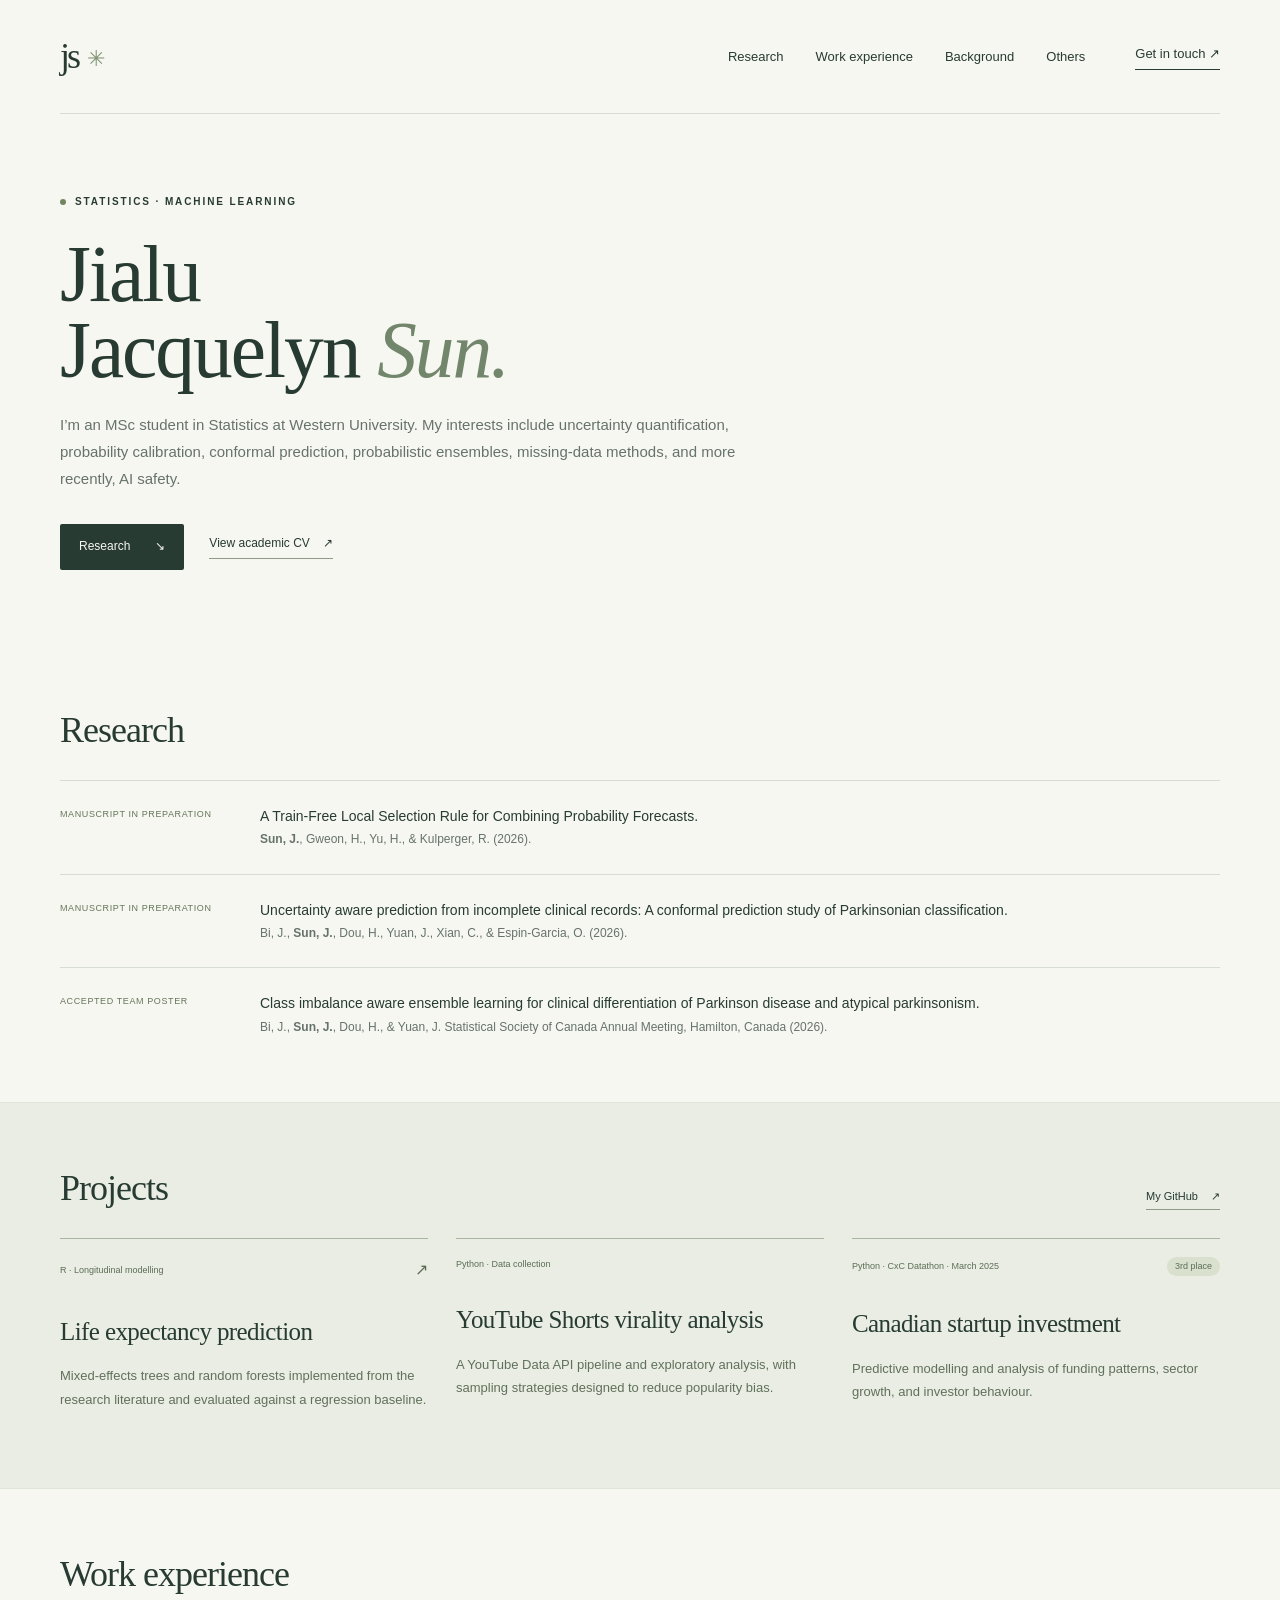
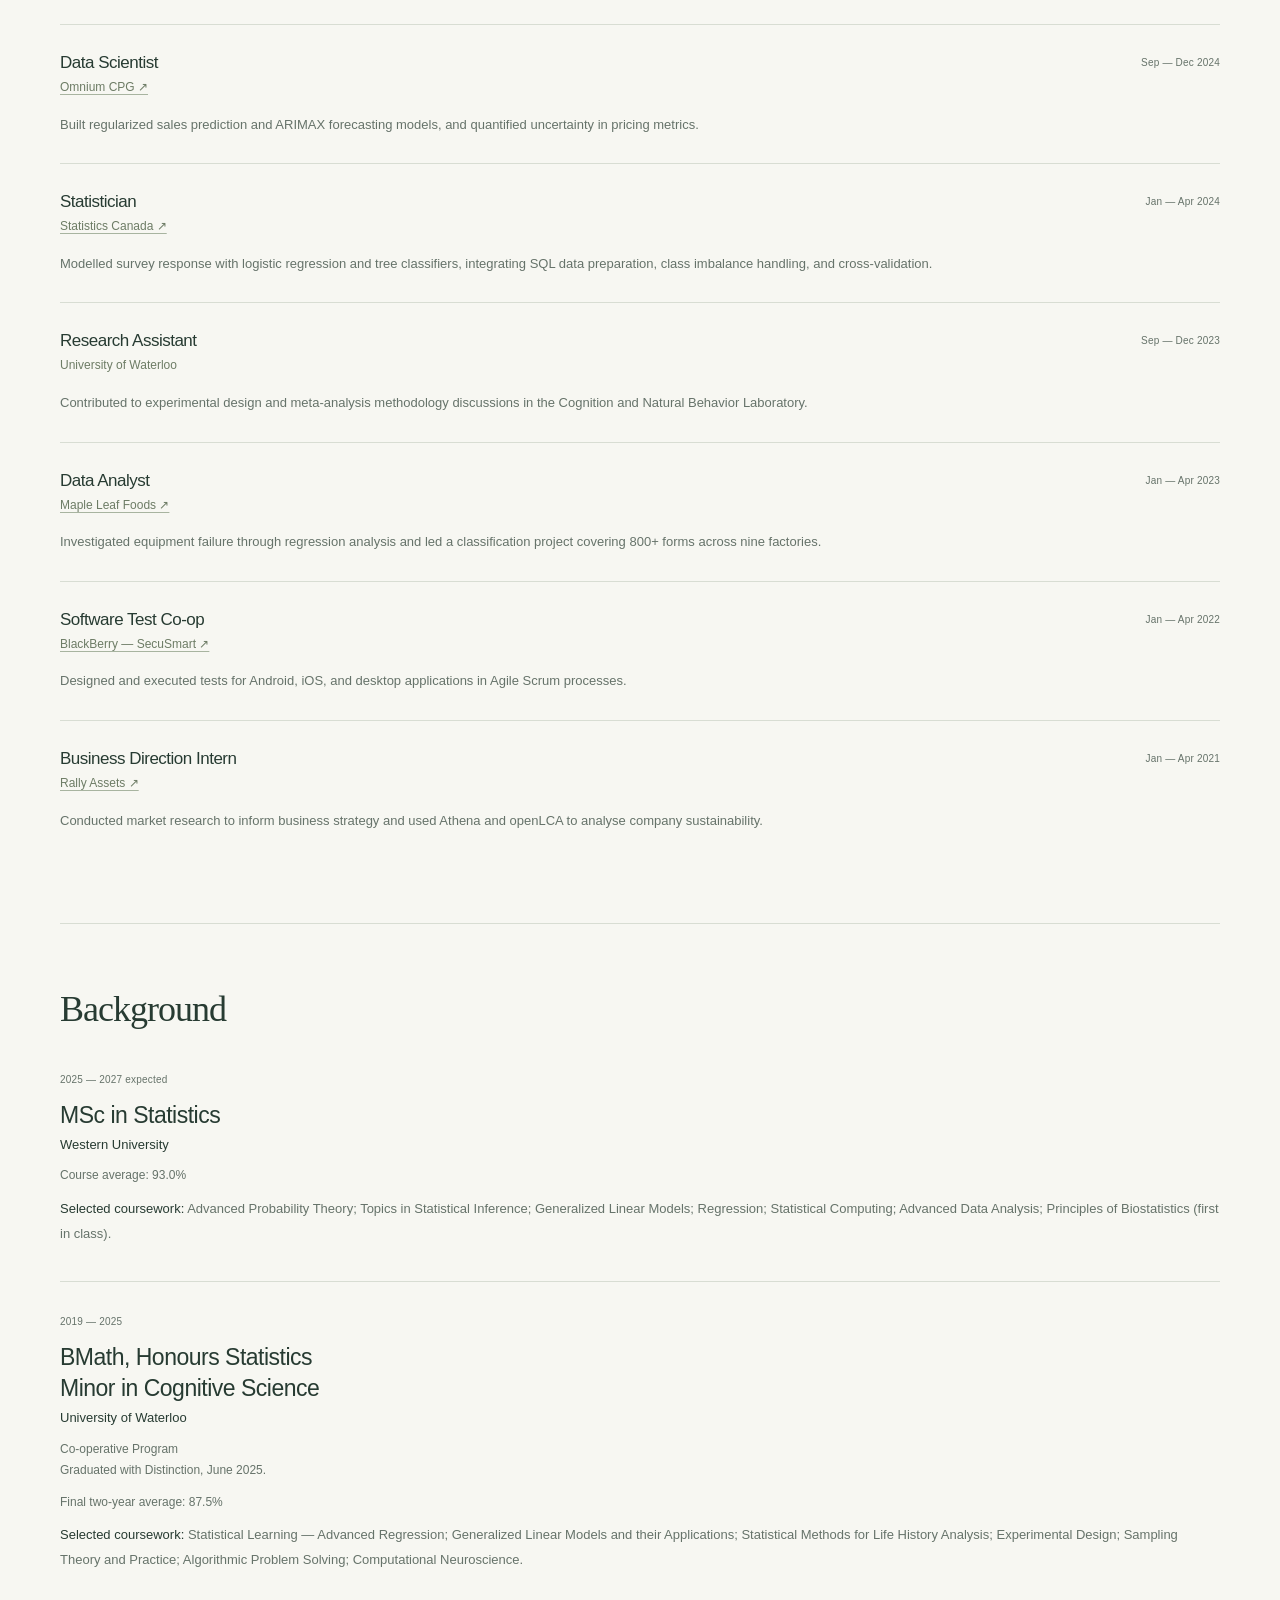
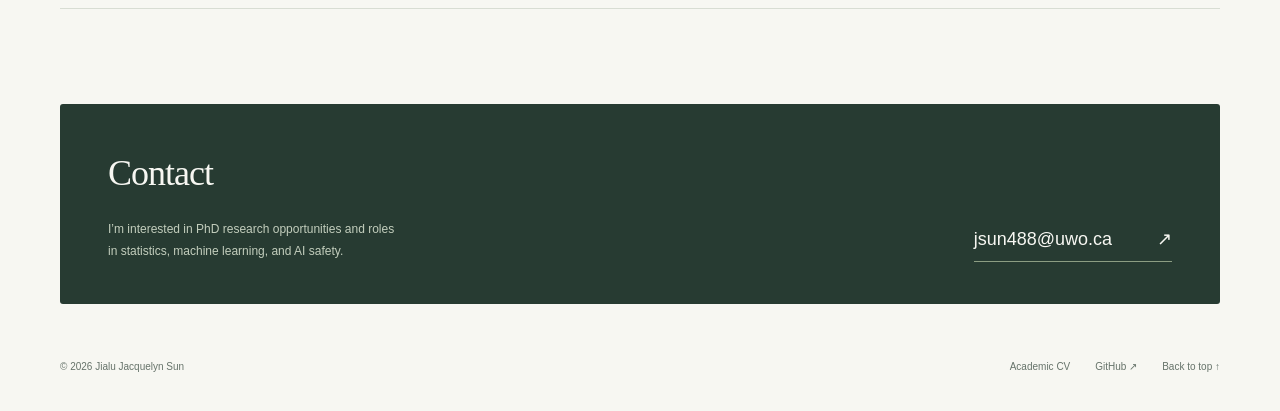
==== index.html @ 15acb75c "Link contact section and add Others page emojis" ====
<!doctype html>
<html lang="en">
<head>
<meta charset="utf-8"><meta name="viewport" content="width=device-width,initial-scale=1">
<meta name="description" content="Jialu Jacquelyn Sun — MSc student in Statistics at Western University. Interests in uncertainty quantification, reliable machine learning, and AI safety.">
<meta name="theme-color" content="#f7f7f2"><title>Jialu Jacquelyn Sun</title>
<link rel="icon" href="favicon.svg" type="image/svg+xml"><link rel="stylesheet" href="styles.css?v=20261029-layout"><script src="script.js" defer></script>
</head>
<body id="top">
<a class="skip" href="#main">Skip to content</a>
<header class="header wrap"><a class="wordmark" href="#top" aria-label="Jialu Jacquelyn Sun home">js<span>✳</span></a><nav aria-label="Main navigation"><a href="#research">Research</a><a href="#experience">Work experience</a><a href="#background">Background</a><a href="others.html">Others</a><a class="nav-contact" href="#contact">Get in touch <span aria-hidden="true">↗</span></a></nav></header>
<main id="main">
<section class="hero wrap">
<div class="hero-copy"><p class="eyebrow"><span class="dot"></span> Statistics · Machine learning</p><h1>Jialu<br>Jacquelyn <span>Sun.</span></h1><p class="bio">I’m an MSc student in Statistics at Western University. My interests include uncertainty quantification, probability calibration, conformal prediction, probabilistic ensembles, missing-data methods, and more recently, AI safety.</p><div class="hero-actions"><a class="button" href="#research">Research <span aria-hidden="true">↘</span></a><a class="text-link" href="cv.html">View academic CV <span aria-hidden="true">↗</span></a></div></div>
</section>
<section class="section wrap" id="research"><div class="section-heading"><h2>Research</h2></div>
<div class="writing"><ol><li><span class="status">Manuscript in preparation</span><p><strong>A Train-Free Local Selection Rule for Combining Probability Forecasts.</strong><br><strong class="author-self">Sun, J.</strong>, Gweon, H., Yu, H., &amp; Kulperger, R. (2026).</p></li><li><span class="status">Manuscript in preparation</span><p><strong>Uncertainty aware prediction from incomplete clinical records: A conformal prediction study of Parkinsonian classification.</strong><br>Bi, J., <strong class="author-self">Sun, J.</strong>, Dou, H., Yuan, J., Xian, C., & Espin-Garcia, O. (2026).</p></li><li><span class="status">Accepted team poster</span><p><strong>Class imbalance aware ensemble learning for clinical differentiation of Parkinson disease and atypical parkinsonism.</strong><br>Bi, J., <strong class="author-self">Sun, J.</strong>, Dou, H., & Yuan, J. Statistical Society of Canada Annual Meeting, Hamilton, Canada (2026).</p></li></ol></div></section>
<section class="projects-band"><div class="wrap section"><div class="section-heading compact"><h2>Projects</h2><a class="text-link" href="https://github.com/j334sun" target="_blank" rel="noopener noreferrer">My GitHub <span aria-hidden="true">↗</span></a></div><div class="projects"><a class="project" href="https://github.com/j334sun/life-expectancy-mixed-effects" target="_blank" rel="noopener noreferrer"><div class="project-top"><span>R · Longitudinal modelling</span><span aria-hidden="true">↗</span></div><h3>Life expectancy prediction</h3><p>Mixed-effects trees and random forests implemented from the research literature and evaluated against a regression baseline.</p></a><article class="project"><div class="project-top"><span>Python · Data collection</span></div><h3>YouTube Shorts virality analysis</h3><p>A YouTube Data API pipeline and exploratory analysis, with sampling strategies designed to reduce popularity bias.</p></article><article class="project"><div class="project-top"><span>Python · CxC Datathon · March 2025</span><span class="award">3rd place</span></div><h3>Canadian startup investment</h3><p>Predictive modelling and analysis of funding patterns, sector growth, and investor behaviour.</p></article></div></div></section>
<section class="section wrap" id="experience"><div class="section-heading"><h2>Work experience</h2></div><div class="timeline">
<article><div><h3>Data Scientist</h3><p class="organization"><a href="https://www.omniumcpg.com/about" target="_blank" rel="noopener noreferrer">Omnium CPG ↗</a></p></div><p>Built regularized sales prediction and ARIMAX forecasting models, and quantified uncertainty in pricing metrics.</p><span class="date">Sep — Dec 2024</span></article>
<article><div><h3>Statistician</h3><p class="organization"><a href="https://www.statcan.gc.ca/en/start" target="_blank" rel="noopener noreferrer">Statistics Canada ↗</a></p></div><p>Modelled survey response with logistic regression and tree classifiers, integrating SQL data preparation, class imbalance handling, and cross-validation.</p><span class="date">Jan — Apr 2024</span></article>
<article><div><h3>Research Assistant</h3><p class="organization">University of Waterloo</p></div><p>Contributed to experimental design and meta-analysis methodology discussions in the Cognition and Natural Behavior Laboratory.</p><span class="date">Sep — Dec 2023</span></article>
<article><div><h3>Data Analyst</h3><p class="organization"><a href="https://www.mapleleaffoods.com/" target="_blank" rel="noopener noreferrer">Maple Leaf Foods ↗</a></p></div><p>Investigated equipment failure through regression analysis and led a classification project covering 800+ forms across nine factories.</p><span class="date">Jan — Apr 2023</span></article>
<article><div><h3>Software Test Co-op</h3><p class="organization"><a href="https://www.blackberry.com/en/secure-communications/secusuite" target="_blank" rel="noopener noreferrer">BlackBerry — SecuSmart ↗</a></p></div><p>Designed and executed tests for Android, iOS, and desktop applications in Agile Scrum processes.</p><span class="date">Jan — Apr 2022</span></article>
<article><div><h3>Business Direction Intern</h3><p class="organization"><a href="https://rallyassets.com/about/" target="_blank" rel="noopener noreferrer">Rally Assets ↗</a></p></div><p>Conducted market research to inform business strategy and used Athena and openLCA to analyse company sustainability.</p><span class="date">Jan — Apr 2021</span></article>
</div></section>
<section class="section wrap background" id="background"><div><h2>Background</h2></div><div><article class="education"><span class="date">2025 — 2027 expected</span><h3>MSc in Statistics</h3><p>Western University</p><p class="detail">Course average: 93.0%</p><p class="coursework"><strong>Selected coursework:</strong> Advanced Probability Theory; Topics in Statistical Inference; Generalized Linear Models; Regression; Statistical Computing; Advanced Data Analysis; Principles of Biostatistics (first in class).</p></article><article class="education"><span class="date">2019 — 2025</span><h3>BMath, Honours Statistics<br>Minor in Cognitive Science</h3><p>University of Waterloo</p><p class="detail">Co-operative Program<br>Graduated with Distinction, June 2025.</p><p class="detail">Final two-year average: 87.5%</p><p class="coursework"><strong>Selected coursework:</strong> Statistical Learning — Advanced Regression; Generalized Linear Models and their Applications; Statistical Methods for Life History Analysis; Experimental Design; Sampling Theory and Practice; Algorithmic Problem Solving; Computational Neuroscience.</p></article></div></section>
<section class="contact wrap" id="contact"><h2>Contact</h2><div class="contact-bottom"><p>I’m interested in PhD research opportunities and roles<br class="desktop-break"> in statistics, machine learning, and AI safety.</p><a href="mailto:jsun488@uwo.ca">jsun488@uwo.ca <span aria-hidden="true">↗</span></a></div></section>
</main><footer class="wrap"><span>© <span id="year">2026</span> Jialu Jacquelyn Sun</span><div><a href="cv.html">Academic CV</a><a href="https://github.com/j334sun" target="_blank" rel="noopener noreferrer">GitHub ↗</a><a href="#top">Back to top ↑</a></div></footer>
</body></html>
---- styles.css ----
:root{--paper:#f7f7f2;--ink:#273b32;--muted:#66736a;--line:#d8ddd3;--accent:#40634d;--soft:#edf0e7}*{box-sizing:border-box}html{scroll-behavior:smooth;scroll-padding-top:30px}body{margin:0;background:var(--paper);color:var(--ink);font-family:Arial,Helvetica,sans-serif;-webkit-font-smoothing:antialiased;font-size:15px;line-height:1.65}a{color:inherit;text-decoration:none}a:focus-visible,button:focus-visible{outline:3px solid #a87830;outline-offset:6px}.wrap{width:min(1160px,calc(100% - 96px));margin-inline:auto}.header{height:114px;display:flex;align-items:center;justify-content:space-between;border-bottom:1px solid var(--line)}.wordmark{font-family:Georgia,serif;font-size:36px;letter-spacing:-3px}.wordmark span{color:#839477;font-family:Arial;font-size:22px;margin-left:9px;vertical-align:middle}.header nav{display:flex;gap:32px;align-items:center;font-size:13px}.header nav a:hover,.text-link:hover{color:#668056}.nav-contact{margin-left:18px;border-bottom:1px solid var(--ink);padding-bottom:4px}.hero{padding-top:80px;padding-bottom:75px;display:grid;grid-template-columns:1.1fr 1fr;gap:60px;align-items:center}.eyebrow{font-size:10px;text-transform:uppercase;letter-spacing:1.9px;font-weight:600;margin:0 0 25px;display:flex;align-items:center;gap:9px}.dot{width:6px;height:6px;border-radius:50%;background:#718560}h1,h2,h3,p{margin-top:0}h1,h2{font-family:Georgia,'Times New Roman',serif;font-weight:400;line-height:1.08;letter-spacing:-2px}h1{font-size:clamp(64px,6.2vw,84px);line-height:.96;margin:0 0 23px}h1>span{font-style:italic;color:#72866b}.full-name{font-size:11px;color:var(--muted);margin-bottom:29px;letter-spacing:.4px}.full-name span{padding:0 10px;color:#a0a695}.intro{font-size:23px;line-height:1.42;letter-spacing:-.5px;margin-bottom:17px}.bio{color:var(--muted);font-size:15px;max-width:420px;line-height:1.8}.hero-actions{display:flex;align-items:center;gap:25px;margin-top:32px;font-size:12px}.button{background:var(--ink);color:var(--paper);padding:13px 19px;display:inline-flex;gap:25px;align-items:center;border-radius:2px;transition:background .15s}.button:hover{background:#4a6753}.text-link{padding-bottom:4px;border-bottom:1px solid #8d9b88}.text-link span{margin-left:10px}.hero-visual{background:var(--soft);border:1px solid #e0e5d9;padding:24px;transform:rotate(2deg);margin-top:17px;border-radius:2px}.hero-visual svg{display:block;width:100%;margin:22px 0 8px}.figure-label{font-size:9px;letter-spacing:1.4px;display:flex;justify-content:space-between;color:#586852}.figure-label span{color:#7b876f}.figure-footer{display:flex;justify-content:space-between;align-items:center;font-family:Georgia,serif;font-size:17px;line-height:1.4}.figure-star{font-size:46px;color:#859775}.affiliation{display:flex;justify-content:space-between;border-top:1px solid var(--line);border-bottom:1px solid var(--line);padding:23px 0;font-size:11px;gap:20px}.muted{color:var(--muted)}.affiliation-right{color:var(--muted)}.section{padding-top:90px;padding-bottom:85px;scroll-margin-top:10px}.section-heading{display:flex;justify-content:space-between;align-items:flex-end;gap:70px;margin-bottom:45px}.section-heading h2{margin-bottom:0}h2{font-size:46px}h2 em{font-weight:400;color:#75836d}.section-description{width:340px;flex-shrink:0;color:var(--muted);font-size:14px;margin-bottom:2px;line-height:1.8}.research-row{display:grid;grid-template-columns:45px 1fr 160px;gap:25px;padding:36px 0 40px;border-top:1px solid var(--line)}.item-number{color:#85917e;font-size:12px;padding-top:5px}.meta{display:flex;gap:20px;color:var(--accent);font-size:10px;text-transform:uppercase;letter-spacing:.8px;margin-bottom:18px}.meta>span{color:var(--muted)}h3{font-size:22px;line-height:1.35;font-weight:400;letter-spacing:-.5px;margin-bottom:16px}.research-row p{max-width:660px;color:var(--muted);font-size:14px;margin-bottom:12px}.research-row .detail,.detail{font-size:12px;color:var(--muted);line-height:1.8}.tags{display:flex;flex-wrap:wrap;gap:7px;margin-top:21px}.tags span{font-size:10px;border:1px solid var(--line);border-radius:30px;padding:4px 10px;color:#5a6c5d}.research-mark{width:140px;height:140px;border-radius:50%;background:var(--soft);margin:auto 0;display:flex;align-items:center;justify-content:center;flex-direction:column;font-family:Georgia,serif;font-size:55px;color:#778c74;line-height:1.2}.research-mark small{font-size:12px;font-style:italic;margin-top:8px}.circles{position:relative}.circles i{position:absolute;width:65px;height:65px;border:1px solid #8c9b82;border-radius:50%;top:28px;left:23px}.circles i:nth-child(2){left:53px}.circles i:nth-child(3){left:38px;top:53px}.writing{background:var(--soft);padding:32px 36px;margin-top:13px}.writing h3{font-size:18px}.writing ol{list-style:none;padding:0;margin:0}.writing li{display:grid;grid-template-columns:180px 1fr;gap:20px;padding-top:20px}.status{text-transform:uppercase;letter-spacing:.6px;font-size:9px;color:#637659;padding-top:3px}.writing p{font-size:12px;line-height:1.8;margin:0;color:var(--muted)}.writing strong{font-weight:400;color:var(--ink);font-size:14px}.projects-band{background:#e9ede3;border-top:1px solid #e0e5d9;border-bottom:1px solid #e0e5d9}.compact h2{font-size:42px}.projects-band .compact .text-link{font-size:11px}.projects{display:grid;grid-template-columns:repeat(3,1fr);gap:28px}.project{display:flex;flex-direction:column;border-top:1px solid #aab7a0;padding-top:18px}.project-top{font-size:9px;display:flex;align-items:center;justify-content:space-between;gap:10px;color:#5c6d55;margin-bottom:32px}.project-top>span[aria-hidden="true"]{font-size:16px}.project-top .award{font-size:9px!important;background:#d9e1ce;border-radius:20px;padding:2px 8px}.project h3{font-family:Georgia,serif;font-size:25px;letter-spacing:-.6px;line-height:1.3}.project p{font-size:13px;color:#61705c;line-height:1.8;flex:1}.project-bottom{font-size:10px;margin-top:20px}.project[href]:hover h3{text-decoration:underline;text-decoration-thickness:1px;text-underline-offset:5px}.timeline article{display:grid;grid-template-columns:1fr auto;gap:15px;border-top:1px solid var(--line);padding:27px 0}.timeline h3{font-size:17px;margin:0}.organization{font-size:12px;color:#6d7c65;margin:3px 0 0}.timeline article>p{grid-row:2;grid-column:1/-1;font-size:13px;color:var(--muted);line-height:1.8;margin:0}.date{font-size:10px;color:var(--muted);letter-spacing:.2px}.timeline .date{grid-column:2;grid-row:1;text-align:right;padding-top:3px}.teaching{display:grid;grid-template-columns:1fr 1.8fr;gap:50px;padding:33px;background:var(--soft);margin-top:20px}.teaching .eyebrow{margin-bottom:13px}.teaching h3{font-family:Georgia,serif;font-size:26px}.teaching p{font-size:12px;margin-bottom:14px}.teaching p:last-child{margin:0}.teaching strong{font-weight:500}.background{display:block;border-top:1px solid var(--line)}.background>div:first-child{margin-bottom:35px}.background-copy{color:var(--muted);max-width:310px;font-size:14px}.education{border-bottom:1px solid var(--line);padding-bottom:25px;margin-bottom:26px}.education h3{font-size:23px;margin:9px 0 3px}.education p{font-size:13px;margin-bottom:10px}.education .detail{font-size:12px}.skills .eyebrow{margin:30px 0 15px}.skills .tags{margin:0}.contact{background:var(--ink);color:var(--paper);padding:48px 48px 42px;margin-top:5px;margin-bottom:55px;border-radius:3px}.contact .eyebrow{color:#bcc9b4}.contact h2{font-size:53px;letter-spacing:-1.5px;margin-bottom:40px}.contact h2>span{color:#b9c8a7}.contact-bottom{display:flex;justify-content:space-between;gap:30px;align-items:flex-end}.contact-bottom p{font-size:12px;color:#c3cebd;line-height:1.8;margin:0}.contact-bottom>a{font-size:18px;border-bottom:1px solid #8c9d83;padding-bottom:6px}.contact-bottom>a>span{margin-left:40px}footer{display:flex;justify-content:space-between;padding-bottom:35px;font-size:10px;color:var(--muted)}footer>div{display:flex;gap:25px}.skip{position:fixed;top:-80px;left:20px;background:var(--ink);color:white;padding:10px 20px;z-index:100}.skip:focus{top:12px}body.cv-page{max-width:860px;padding:48px 28px;margin:auto}.cv-page h1{font-size:48px;margin:24px 0}.cv-page h2{font-size:27px;margin:40px 0 15px}.cv-page h3{font-size:18px;margin:20px 0 6px}.cv-page p,.cv-page li{font-size:14px}.cv-page nav{display:flex;justify-content:space-between}.cv-page button{font:inherit;border:1px solid var(--line);background:var(--soft);color:var(--ink);padding:7px 14px;cursor:pointer}.cv-page .cv-sub{color:var(--muted)}@media(min-width:1400px){.hero{padding-top:90px;padding-bottom:90px}}@media(max-width:960px){.wrap{width:calc(100% - 64px)}.hero{gap:30px}.hero-actions{gap:18px;flex-wrap:wrap}.hero-visual{padding:18px}.section-heading{gap:40px}.section-description{width:290px}h2{font-size:39px}.research-row{grid-template-columns:30px 1fr 110px;gap:18px}.research-mark{width:110px;height:110px}.circles i{transform:translate(-15px,-10px)}.contact h2{font-size:46px}.contact-bottom>a{font-size:16px}.contact-bottom>a>span{margin-left:15px}}@media(max-width:700px){.wrap{width:calc(100% - 40px)}.header{height:85px}.wordmark{font-size:31px}.header nav{gap:18px;font-size:11px}.nav-contact{display:none}.hero{grid-template-columns:1fr;padding:48px 0 38px;gap:38px}h1{font-size:clamp(48px,15vw,72px)}.hero-copy{min-width:0}.hero-visual{max-width:450px;margin:0 7px;transform:rotate(1deg)}.hero-visual svg{max-height:285px}.hero .eyebrow{margin-bottom:25px}.bio{max-width:100%}.hero-actions{margin-top:25px}.affiliation{flex-direction:column;gap:5px;padding:18px 0}.affiliation-right{font-size:10px}.section{padding:58px 0}.section-heading{display:block;margin-bottom:30px}h2,.compact h2{font-size:36px;letter-spacing:-1.4px}.section-description{width:auto;margin-top:22px;max-width:500px}.research-row{grid-template-columns:23px 1fr;gap:13px;padding:28px 0}.research-mark{display:none}.research-row h3{font-size:22px}.meta{font-size:8px;gap:14px}.tags{gap:5px}.tags span{font-size:9px}.writing{padding:24px 20px;margin-top:8px}.writing li{display:block;padding-top:24px}.writing li:first-child{padding-top:3px}.status{display:block;margin-bottom:8px}.writing strong{font-size:13px}.compact .text-link{display:inline-block;margin-top:22px}.projects{grid-template-columns:1fr;gap:34px}.project-top{margin-bottom:20px}.project h3 br{display:none}.project p{margin-bottom:0}.timeline article{grid-template-columns:1fr auto;gap:15px}.timeline article>p{grid-row:2;grid-column:1/-1}.timeline .date{grid-column:2;grid-row:1}.teaching{grid-template-columns:1fr;gap:7px;padding:24px}.background{display:block}.background>div:first-child{margin-bottom:35px}.contact{padding:32px 25px;margin-bottom:30px}.contact h2{font-size:37px;margin-bottom:27px}.contact-bottom{display:block}.contact-bottom>a{display:inline-block;margin-top:24px;font-size:17px}.contact-bottom>a>span{margin-left:30px}footer{gap:20px;align-items:flex-start;font-size:9px}footer>div{gap:13px;flex-wrap:wrap;justify-content:flex-end}.desktop-break{display:none}.cv-page h1{font-size:38px}}@media(prefers-reduced-motion:reduce){html{scroll-behavior:auto}*{transition:none!important}}@media print{body{background:white;color:black}.cv-page nav{display:none}.cv-page{padding:0!important;max-width:none!important}.cv-page h2{break-after:avoid}.cv-page article{break-inside:avoid}a{color:inherit}.cv-page h1{font-size:30px}.cv-page h2{font-size:22px;margin-top:22px}.cv-page p,.cv-page li{font-size:10pt}}


/* Simplified section headings and education details. */
.section-heading h2,.background h2,.contact h2{font-size:36px;letter-spacing:-1px;line-height:1.2;font-style:normal}
.section{padding-top:64px;padding-bottom:64px}.section-heading{margin-bottom:28px}
.writing{background:transparent;padding:0;margin:0}.writing li{border-top:1px solid var(--line);padding:23px 0}.writing li:last-child{padding-bottom:0}
.organization a{text-decoration:underline;text-decoration-color:#a8b4a0;text-underline-offset:3px}.organization a:hover{color:var(--ink)}
.education .coursework{font-size:13px;line-height:1.9;color:var(--muted)}.coursework strong{font-weight:500;color:var(--ink)}
.skills h3{font-size:19px;margin:28px 0 14px}.contact h2{margin-bottom:24px}
@media(max-width:700px){.header nav{gap:13px;font-size:10px}.section{padding-top:44px;padding-bottom:44px}.section-heading h2,.background h2,.contact h2{font-size:30px}.writing{padding:0}.writing li{padding:20px 0}.writing li:first-child{padding-top:20px}}

/* Separate personal page. */
.others-page{min-height:100vh;display:flex;flex-direction:column}
.others-main{flex:1;display:flex;align-items:center;justify-content:center;padding-top:90px;padding-bottom:110px}
.others-content{width:min(100%,620px);text-align:center}
.others-content h1{font-size:64px;line-height:1.1;margin:0 0 18px;letter-spacing:-2px}
.others-subtitle{font-family:Georgia,'Times New Roman',serif;font-style:italic;font-size:23px;line-height:1.5;color:var(--muted);margin-bottom:48px}
.construction-note{border-top:1px solid var(--line);padding-top:34px}
.construction-note h2{font-family:Arial,Helvetica,sans-serif;font-size:18px;letter-spacing:0;line-height:1.5;margin:0 0 12px}
.construction-note p{font-size:14px;line-height:1.8;max-width:400px;margin:0 auto 28px;color:var(--muted)}
.construction-note .text-link{display:inline-block;font-size:12px}
.header nav a[aria-current="page"]{color:var(--ink);text-decoration:underline;text-underline-offset:6px}
@media(max-width:700px){.others-main{padding-top:70px;padding-bottom:80px}.others-content h1{font-size:48px}.others-subtitle{font-size:20px;margin-bottom:36px}}
@media(max-width:480px){.header{height:auto;min-height:85px;gap:16px;padding-block:18px}.header nav{flex-wrap:wrap;justify-content:flex-end;gap:6px 10px}.header nav a{white-space:nowrap}.wordmark{flex-shrink:0}}

.writing strong.author-self{font-size:inherit;font-weight:700;color:inherit}

.hero{grid-template-columns:1fr;gap:0}.hero-copy{max-width:780px}.hero .bio{max-width:680px}
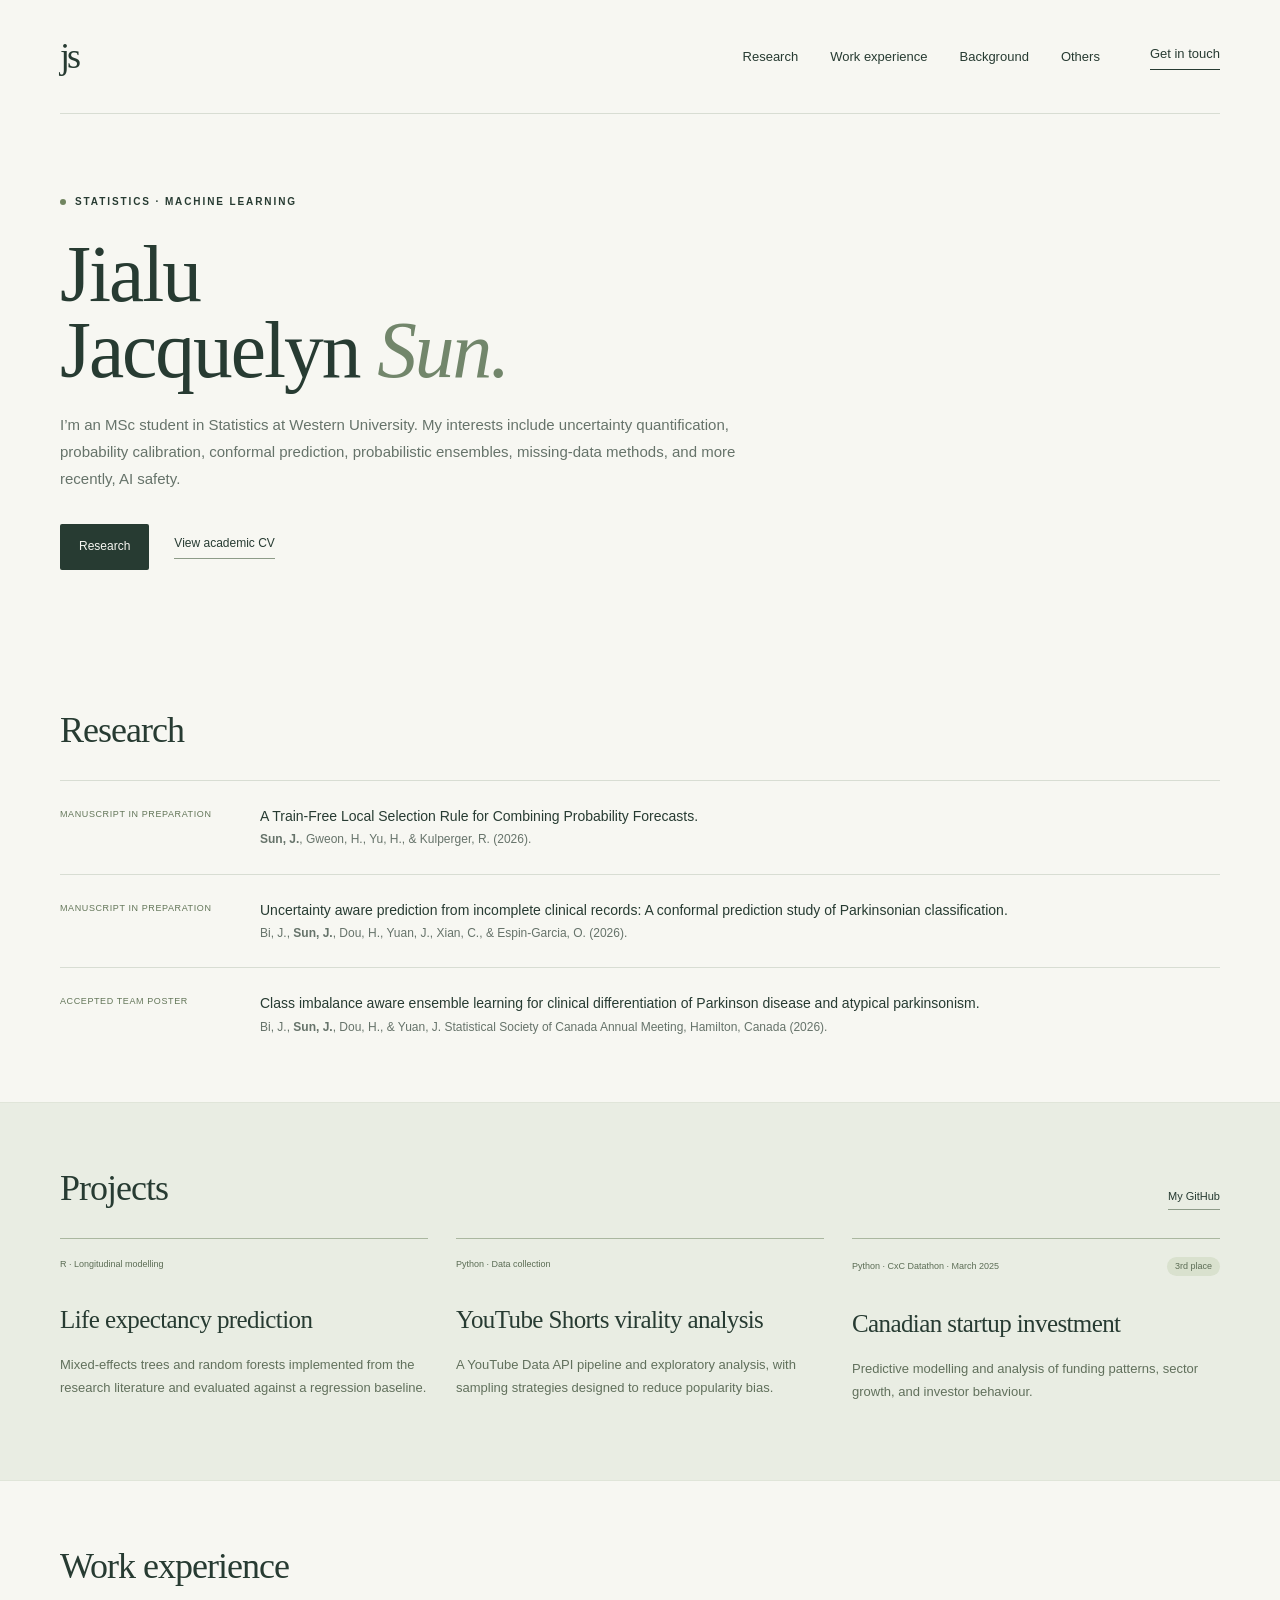
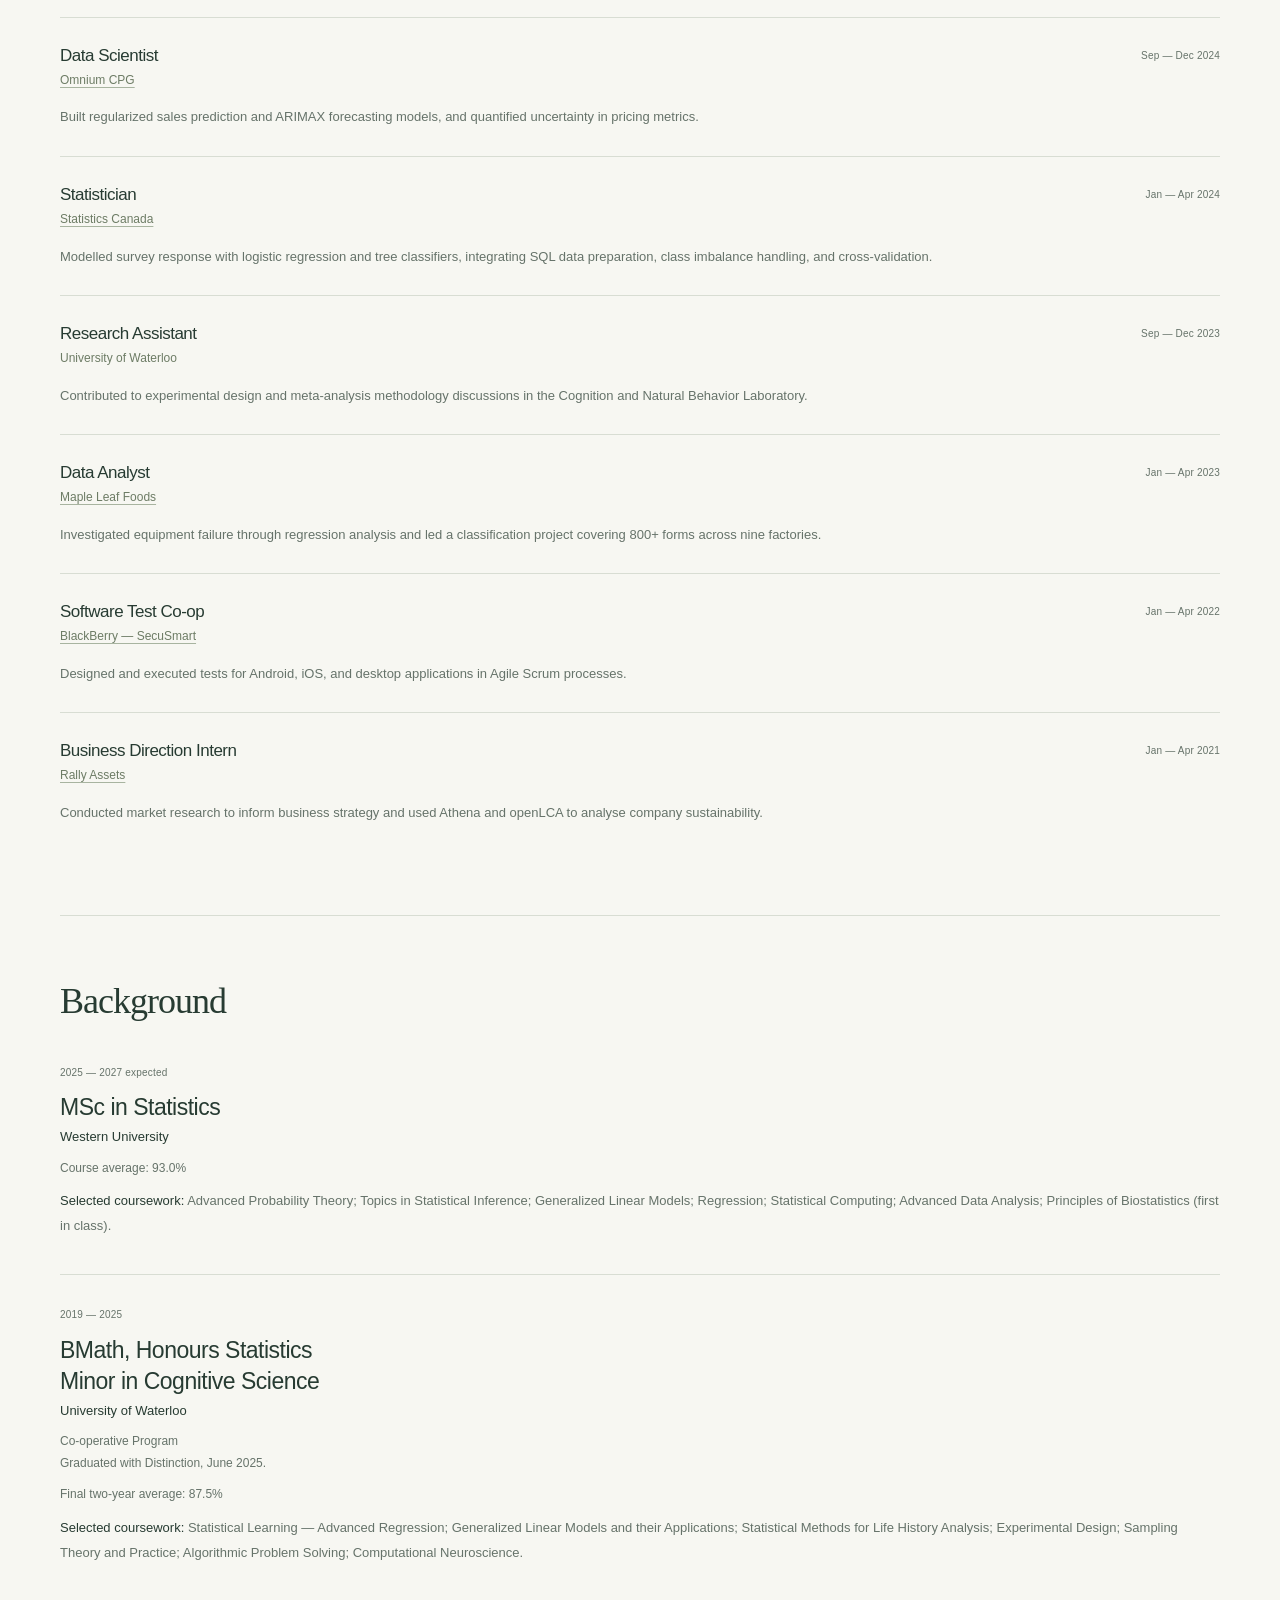
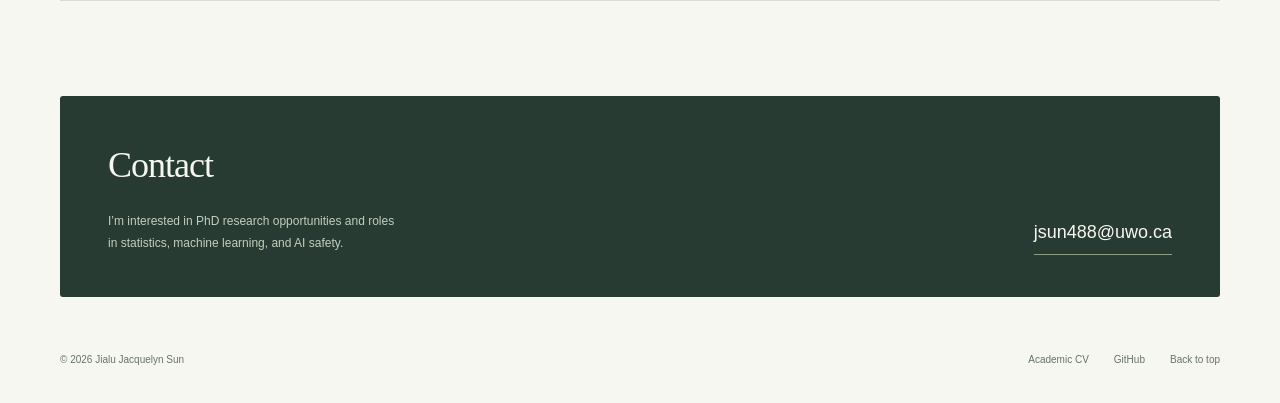
==== commit dde3ce27: "Remove link arrows and wordmark decoration" ====
--- a/index.html
+++ b/index.html
@@ -8,24 +8,24 @@
 </head>
 <body id="top">
 <a class="skip" href="#main">Skip to content</a>
-<header class="header wrap"><a class="wordmark" href="#top" aria-label="Jialu Jacquelyn Sun home">js<span>✳</span></a><nav aria-label="Main navigation"><a href="#research">Research</a><a href="#experience">Work experience</a><a href="#background">Background</a><a href="others.html">Others</a><a class="nav-contact" href="#contact">Get in touch <span aria-hidden="true">↗</span></a></nav></header>
+<header class="header wrap"><a class="wordmark" href="#top" aria-label="Jialu Jacquelyn Sun home">js</a><nav aria-label="Main navigation"><a href="#research">Research</a><a href="#experience">Work experience</a><a href="#background">Background</a><a href="others.html">Others</a><a class="nav-contact" href="#contact">Get in touch</a></nav></header>
 <main id="main">
 <section class="hero wrap">
-<div class="hero-copy"><p class="eyebrow"><span class="dot"></span> Statistics · Machine learning</p><h1>Jialu<br>Jacquelyn <span>Sun.</span></h1><p class="bio">I’m an MSc student in Statistics at Western University. My interests include uncertainty quantification, probability calibration, conformal prediction, probabilistic ensembles, missing-data methods, and more recently, AI safety.</p><div class="hero-actions"><a class="button" href="#research">Research <span aria-hidden="true">↘</span></a><a class="text-link" href="cv.html">View academic CV <span aria-hidden="true">↗</span></a></div></div>
+<div class="hero-copy"><p class="eyebrow"><span class="dot"></span> Statistics · Machine learning</p><h1>Jialu<br>Jacquelyn <span>Sun.</span></h1><p class="bio">I’m an MSc student in Statistics at Western University. My interests include uncertainty quantification, probability calibration, conformal prediction, probabilistic ensembles, missing-data methods, and more recently, AI safety.</p><div class="hero-actions"><a class="button" href="#research">Research</a><a class="text-link" href="cv.html">View academic CV</a></div></div>
 </section>
 <section class="section wrap" id="research"><div class="section-heading"><h2>Research</h2></div>
 <div class="writing"><ol><li><span class="status">Manuscript in preparation</span><p><strong>A Train-Free Local Selection Rule for Combining Probability Forecasts.</strong><br><strong class="author-self">Sun, J.</strong>, Gweon, H., Yu, H., &amp; Kulperger, R. (2026).</p></li><li><span class="status">Manuscript in preparation</span><p><strong>Uncertainty aware prediction from incomplete clinical records: A conformal prediction study of Parkinsonian classification.</strong><br>Bi, J., <strong class="author-self">Sun, J.</strong>, Dou, H., Yuan, J., Xian, C., & Espin-Garcia, O. (2026).</p></li><li><span class="status">Accepted team poster</span><p><strong>Class imbalance aware ensemble learning for clinical differentiation of Parkinson disease and atypical parkinsonism.</strong><br>Bi, J., <strong class="author-self">Sun, J.</strong>, Dou, H., & Yuan, J. Statistical Society of Canada Annual Meeting, Hamilton, Canada (2026).</p></li></ol></div></section>
-<section class="projects-band"><div class="wrap section"><div class="section-heading compact"><h2>Projects</h2><a class="text-link" href="https://github.com/j334sun" target="_blank" rel="noopener noreferrer">My GitHub <span aria-hidden="true">↗</span></a></div><div class="projects"><a class="project" href="https://github.com/j334sun/life-expectancy-mixed-effects" target="_blank" rel="noopener noreferrer"><div class="project-top"><span>R · Longitudinal modelling</span><span aria-hidden="true">↗</span></div><h3>Life expectancy prediction</h3><p>Mixed-effects trees and random forests implemented from the research literature and evaluated against a regression baseline.</p></a><article class="project"><div class="project-top"><span>Python · Data collection</span></div><h3>YouTube Shorts virality analysis</h3><p>A YouTube Data API pipeline and exploratory analysis, with sampling strategies designed to reduce popularity bias.</p></article><article class="project"><div class="project-top"><span>Python · CxC Datathon · March 2025</span><span class="award">3rd place</span></div><h3>Canadian startup investment</h3><p>Predictive modelling and analysis of funding patterns, sector growth, and investor behaviour.</p></article></div></div></section>
+<section class="projects-band"><div class="wrap section"><div class="section-heading compact"><h2>Projects</h2><a class="text-link" href="https://github.com/j334sun" target="_blank" rel="noopener noreferrer">My GitHub</a></div><div class="projects"><a class="project" href="https://github.com/j334sun/life-expectancy-mixed-effects" target="_blank" rel="noopener noreferrer"><div class="project-top"><span>R · Longitudinal modelling</span></div><h3>Life expectancy prediction</h3><p>Mixed-effects trees and random forests implemented from the research literature and evaluated against a regression baseline.</p></a><article class="project"><div class="project-top"><span>Python · Data collection</span></div><h3>YouTube Shorts virality analysis</h3><p>A YouTube Data API pipeline and exploratory analysis, with sampling strategies designed to reduce popularity bias.</p></article><article class="project"><div class="project-top"><span>Python · CxC Datathon · March 2025</span><span class="award">3rd place</span></div><h3>Canadian startup investment</h3><p>Predictive modelling and analysis of funding patterns, sector growth, and investor behaviour.</p></article></div></div></section>
 <section class="section wrap" id="experience"><div class="section-heading"><h2>Work experience</h2></div><div class="timeline">
-<article><div><h3>Data Scientist</h3><p class="organization"><a href="https://www.omniumcpg.com/about" target="_blank" rel="noopener noreferrer">Omnium CPG ↗</a></p></div><p>Built regularized sales prediction and ARIMAX forecasting models, and quantified uncertainty in pricing metrics.</p><span class="date">Sep — Dec 2024</span></article>
-<article><div><h3>Statistician</h3><p class="organization"><a href="https://www.statcan.gc.ca/en/start" target="_blank" rel="noopener noreferrer">Statistics Canada ↗</a></p></div><p>Modelled survey response with logistic regression and tree classifiers, integrating SQL data preparation, class imbalance handling, and cross-validation.</p><span class="date">Jan — Apr 2024</span></article>
+<article><div><h3>Data Scientist</h3><p class="organization"><a href="https://www.omniumcpg.com/about" target="_blank" rel="noopener noreferrer">Omnium CPG</a></p></div><p>Built regularized sales prediction and ARIMAX forecasting models, and quantified uncertainty in pricing metrics.</p><span class="date">Sep — Dec 2024</span></article>
+<article><div><h3>Statistician</h3><p class="organization"><a href="https://www.statcan.gc.ca/en/start" target="_blank" rel="noopener noreferrer">Statistics Canada</a></p></div><p>Modelled survey response with logistic regression and tree classifiers, integrating SQL data preparation, class imbalance handling, and cross-validation.</p><span class="date">Jan — Apr 2024</span></article>
 <article><div><h3>Research Assistant</h3><p class="organization">University of Waterloo</p></div><p>Contributed to experimental design and meta-analysis methodology discussions in the Cognition and Natural Behavior Laboratory.</p><span class="date">Sep — Dec 2023</span></article>
-<article><div><h3>Data Analyst</h3><p class="organization"><a href="https://www.mapleleaffoods.com/" target="_blank" rel="noopener noreferrer">Maple Leaf Foods ↗</a></p></div><p>Investigated equipment failure through regression analysis and led a classification project covering 800+ forms across nine factories.</p><span class="date">Jan — Apr 2023</span></article>
-<article><div><h3>Software Test Co-op</h3><p class="organization"><a href="https://www.blackberry.com/en/secure-communications/secusuite" target="_blank" rel="noopener noreferrer">BlackBerry — SecuSmart ↗</a></p></div><p>Designed and executed tests for Android, iOS, and desktop applications in Agile Scrum processes.</p><span class="date">Jan — Apr 2022</span></article>
-<article><div><h3>Business Direction Intern</h3><p class="organization"><a href="https://rallyassets.com/about/" target="_blank" rel="noopener noreferrer">Rally Assets ↗</a></p></div><p>Conducted market research to inform business strategy and used Athena and openLCA to analyse company sustainability.</p><span class="date">Jan — Apr 2021</span></article>
+<article><div><h3>Data Analyst</h3><p class="organization"><a href="https://www.mapleleaffoods.com/" target="_blank" rel="noopener noreferrer">Maple Leaf Foods</a></p></div><p>Investigated equipment failure through regression analysis and led a classification project covering 800+ forms across nine factories.</p><span class="date">Jan — Apr 2023</span></article>
+<article><div><h3>Software Test Co-op</h3><p class="organization"><a href="https://www.blackberry.com/en/secure-communications/secusuite" target="_blank" rel="noopener noreferrer">BlackBerry — SecuSmart</a></p></div><p>Designed and executed tests for Android, iOS, and desktop applications in Agile Scrum processes.</p><span class="date">Jan — Apr 2022</span></article>
+<article><div><h3>Business Direction Intern</h3><p class="organization"><a href="https://rallyassets.com/about/" target="_blank" rel="noopener noreferrer">Rally Assets</a></p></div><p>Conducted market research to inform business strategy and used Athena and openLCA to analyse company sustainability.</p><span class="date">Jan — Apr 2021</span></article>
 </div></section>
 <section class="section wrap background" id="background"><div><h2>Background</h2></div><div><article class="education"><span class="date">2025 — 2027 expected</span><h3>MSc in Statistics</h3><p>Western University</p><p class="detail">Course average: 93.0%</p><p class="coursework"><strong>Selected coursework:</strong> Advanced Probability Theory; Topics in Statistical Inference; Generalized Linear Models; Regression; Statistical Computing; Advanced Data Analysis; Principles of Biostatistics (first in class).</p></article><article class="education"><span class="date">2019 — 2025</span><h3>BMath, Honours Statistics<br>Minor in Cognitive Science</h3><p>University of Waterloo</p><p class="detail">Co-operative Program<br>Graduated with Distinction, June 2025.</p><p class="detail">Final two-year average: 87.5%</p><p class="coursework"><strong>Selected coursework:</strong> Statistical Learning — Advanced Regression; Generalized Linear Models and their Applications; Statistical Methods for Life History Analysis; Experimental Design; Sampling Theory and Practice; Algorithmic Problem Solving; Computational Neuroscience.</p></article></div></section>
-<section class="contact wrap" id="contact"><h2>Contact</h2><div class="contact-bottom"><p>I’m interested in PhD research opportunities and roles<br class="desktop-break"> in statistics, machine learning, and AI safety.</p><a href="mailto:jsun488@uwo.ca">jsun488@uwo.ca <span aria-hidden="true">↗</span></a></div></section>
-</main><footer class="wrap"><span>© <span id="year">2026</span> Jialu Jacquelyn Sun</span><div><a href="cv.html">Academic CV</a><a href="https://github.com/j334sun" target="_blank" rel="noopener noreferrer">GitHub ↗</a><a href="#top">Back to top ↑</a></div></footer>
+<section class="contact wrap" id="contact"><h2>Contact</h2><div class="contact-bottom"><p>I’m interested in PhD research opportunities and roles<br class="desktop-break"> in statistics, machine learning, and AI safety.</p><a href="mailto:jsun488@uwo.ca">jsun488@uwo.ca</a></div></section>
+</main><footer class="wrap"><span>© <span id="year">2026</span> Jialu Jacquelyn Sun</span><div><a href="cv.html">Academic CV</a><a href="https://github.com/j334sun" target="_blank" rel="noopener noreferrer">GitHub</a><a href="#top">Back to top</a></div></footer>
 </body></html>
 
--- a/styles.css
+++ b/styles.css
@@ -1,4 +1,4 @@
-:root{--paper:#f7f7f2;--ink:#273b32;--muted:#66736a;--line:#d8ddd3;--accent:#40634d;--soft:#edf0e7}*{box-sizing:border-box}html{scroll-behavior:smooth;scroll-padding-top:30px}body{margin:0;background:var(--paper);color:var(--ink);font-family:Arial,Helvetica,sans-serif;-webkit-font-smoothing:antialiased;font-size:15px;line-height:1.65}a{color:inherit;text-decoration:none}a:focus-visible,button:focus-visible{outline:3px solid #a87830;outline-offset:6px}.wrap{width:min(1160px,calc(100% - 96px));margin-inline:auto}.header{height:114px;display:flex;align-items:center;justify-content:space-between;border-bottom:1px solid var(--line)}.wordmark{font-family:Georgia,serif;font-size:36px;letter-spacing:-3px}.wordmark span{color:#839477;font-family:Arial;font-size:22px;margin-left:9px;vertical-align:middle}.header nav{display:flex;gap:32px;align-items:center;font-size:13px}.header nav a:hover,.text-link:hover{color:#668056}.nav-contact{margin-left:18px;border-bottom:1px solid var(--ink);padding-bottom:4px}.hero{padding-top:80px;padding-bottom:75px;display:grid;grid-template-columns:1.1fr 1fr;gap:60px;align-items:center}.eyebrow{font-size:10px;text-transform:uppercase;letter-spacing:1.9px;font-weight:600;margin:0 0 25px;display:flex;align-items:center;gap:9px}.dot{width:6px;height:6px;border-radius:50%;background:#718560}h1,h2,h3,p{margin-top:0}h1,h2{font-family:Georgia,'Times New Roman',serif;font-weight:400;line-height:1.08;letter-spacing:-2px}h1{font-size:clamp(64px,6.2vw,84px);line-height:.96;margin:0 0 23px}h1>span{font-style:italic;color:#72866b}.full-name{font-size:11px;color:var(--muted);margin-bottom:29px;letter-spacing:.4px}.full-name span{padding:0 10px;color:#a0a695}.intro{font-size:23px;line-height:1.42;letter-spacing:-.5px;margin-bottom:17px}.bio{color:var(--muted);font-size:15px;max-width:420px;line-height:1.8}.hero-actions{display:flex;align-items:center;gap:25px;margin-top:32px;font-size:12px}.button{background:var(--ink);color:var(--paper);padding:13px 19px;display:inline-flex;gap:25px;align-items:center;border-radius:2px;transition:background .15s}.button:hover{background:#4a6753}.text-link{padding-bottom:4px;border-bottom:1px solid #8d9b88}.text-link span{margin-left:10px}.hero-visual{background:var(--soft);border:1px solid #e0e5d9;padding:24px;transform:rotate(2deg);margin-top:17px;border-radius:2px}.hero-visual svg{display:block;width:100%;margin:22px 0 8px}.figure-label{font-size:9px;letter-spacing:1.4px;display:flex;justify-content:space-between;color:#586852}.figure-label span{color:#7b876f}.figure-footer{display:flex;justify-content:space-between;align-items:center;font-family:Georgia,serif;font-size:17px;line-height:1.4}.figure-star{font-size:46px;color:#859775}.affiliation{display:flex;justify-content:space-between;border-top:1px solid var(--line);border-bottom:1px solid var(--line);padding:23px 0;font-size:11px;gap:20px}.muted{color:var(--muted)}.affiliation-right{color:var(--muted)}.section{padding-top:90px;padding-bottom:85px;scroll-margin-top:10px}.section-heading{display:flex;justify-content:space-between;align-items:flex-end;gap:70px;margin-bottom:45px}.section-heading h2{margin-bottom:0}h2{font-size:46px}h2 em{font-weight:400;color:#75836d}.section-description{width:340px;flex-shrink:0;color:var(--muted);font-size:14px;margin-bottom:2px;line-height:1.8}.research-row{display:grid;grid-template-columns:45px 1fr 160px;gap:25px;padding:36px 0 40px;border-top:1px solid var(--line)}.item-number{color:#85917e;font-size:12px;padding-top:5px}.meta{display:flex;gap:20px;color:var(--accent);font-size:10px;text-transform:uppercase;letter-spacing:.8px;margin-bottom:18px}.meta>span{color:var(--muted)}h3{font-size:22px;line-height:1.35;font-weight:400;letter-spacing:-.5px;margin-bottom:16px}.research-row p{max-width:660px;color:var(--muted);font-size:14px;margin-bottom:12px}.research-row .detail,.detail{font-size:12px;color:var(--muted);line-height:1.8}.tags{display:flex;flex-wrap:wrap;gap:7px;margin-top:21px}.tags span{font-size:10px;border:1px solid var(--line);border-radius:30px;padding:4px 10px;color:#5a6c5d}.research-mark{width:140px;height:140px;border-radius:50%;background:var(--soft);margin:auto 0;display:flex;align-items:center;justify-content:center;flex-direction:column;font-family:Georgia,serif;font-size:55px;color:#778c74;line-height:1.2}.research-mark small{font-size:12px;font-style:italic;margin-top:8px}.circles{position:relative}.circles i{position:absolute;width:65px;height:65px;border:1px solid #8c9b82;border-radius:50%;top:28px;left:23px}.circles i:nth-child(2){left:53px}.circles i:nth-child(3){left:38px;top:53px}.writing{background:var(--soft);padding:32px 36px;margin-top:13px}.writing h3{font-size:18px}.writing ol{list-style:none;padding:0;margin:0}.writing li{display:grid;grid-template-columns:180px 1fr;gap:20px;padding-top:20px}.status{text-transform:uppercase;letter-spacing:.6px;font-size:9px;color:#637659;padding-top:3px}.writing p{font-size:12px;line-height:1.8;margin:0;color:var(--muted)}.writing strong{font-weight:400;color:var(--ink);font-size:14px}.projects-band{background:#e9ede3;border-top:1px solid #e0e5d9;border-bottom:1px solid #e0e5d9}.compact h2{font-size:42px}.projects-band .compact .text-link{font-size:11px}.projects{display:grid;grid-template-columns:repeat(3,1fr);gap:28px}.project{display:flex;flex-direction:column;border-top:1px solid #aab7a0;padding-top:18px}.project-top{font-size:9px;display:flex;align-items:center;justify-content:space-between;gap:10px;color:#5c6d55;margin-bottom:32px}.project-top>span[aria-hidden="true"]{font-size:16px}.project-top .award{font-size:9px!important;background:#d9e1ce;border-radius:20px;padding:2px 8px}.project h3{font-family:Georgia,serif;font-size:25px;letter-spacing:-.6px;line-height:1.3}.project p{font-size:13px;color:#61705c;line-height:1.8;flex:1}.project-bottom{font-size:10px;margin-top:20px}.project[href]:hover h3{text-decoration:underline;text-decoration-thickness:1px;text-underline-offset:5px}.timeline article{display:grid;grid-template-columns:1fr auto;gap:15px;border-top:1px solid var(--line);padding:27px 0}.timeline h3{font-size:17px;margin:0}.organization{font-size:12px;color:#6d7c65;margin:3px 0 0}.timeline article>p{grid-row:2;grid-column:1/-1;font-size:13px;color:var(--muted);line-height:1.8;margin:0}.date{font-size:10px;color:var(--muted);letter-spacing:.2px}.timeline .date{grid-column:2;grid-row:1;text-align:right;padding-top:3px}.teaching{display:grid;grid-template-columns:1fr 1.8fr;gap:50px;padding:33px;background:var(--soft);margin-top:20px}.teaching .eyebrow{margin-bottom:13px}.teaching h3{font-family:Georgia,serif;font-size:26px}.teaching p{font-size:12px;margin-bottom:14px}.teaching p:last-child{margin:0}.teaching strong{font-weight:500}.background{display:block;border-top:1px solid var(--line)}.background>div:first-child{margin-bottom:35px}.background-copy{color:var(--muted);max-width:310px;font-size:14px}.education{border-bottom:1px solid var(--line);padding-bottom:25px;margin-bottom:26px}.education h3{font-size:23px;margin:9px 0 3px}.education p{font-size:13px;margin-bottom:10px}.education .detail{font-size:12px}.skills .eyebrow{margin:30px 0 15px}.skills .tags{margin:0}.contact{background:var(--ink);color:var(--paper);padding:48px 48px 42px;margin-top:5px;margin-bottom:55px;border-radius:3px}.contact .eyebrow{color:#bcc9b4}.contact h2{font-size:53px;letter-spacing:-1.5px;margin-bottom:40px}.contact h2>span{color:#b9c8a7}.contact-bottom{display:flex;justify-content:space-between;gap:30px;align-items:flex-end}.contact-bottom p{font-size:12px;color:#c3cebd;line-height:1.8;margin:0}.contact-bottom>a{font-size:18px;border-bottom:1px solid #8c9d83;padding-bottom:6px}.contact-bottom>a>span{margin-left:40px}footer{display:flex;justify-content:space-between;padding-bottom:35px;font-size:10px;color:var(--muted)}footer>div{display:flex;gap:25px}.skip{position:fixed;top:-80px;left:20px;background:var(--ink);color:white;padding:10px 20px;z-index:100}.skip:focus{top:12px}body.cv-page{max-width:860px;padding:48px 28px;margin:auto}.cv-page h1{font-size:48px;margin:24px 0}.cv-page h2{font-size:27px;margin:40px 0 15px}.cv-page h3{font-size:18px;margin:20px 0 6px}.cv-page p,.cv-page li{font-size:14px}.cv-page nav{display:flex;justify-content:space-between}.cv-page button{font:inherit;border:1px solid var(--line);background:var(--soft);color:var(--ink);padding:7px 14px;cursor:pointer}.cv-page .cv-sub{color:var(--muted)}@media(min-width:1400px){.hero{padding-top:90px;padding-bottom:90px}}@media(max-width:960px){.wrap{width:calc(100% - 64px)}.hero{gap:30px}.hero-actions{gap:18px;flex-wrap:wrap}.hero-visual{padding:18px}.section-heading{gap:40px}.section-description{width:290px}h2{font-size:39px}.research-row{grid-template-columns:30px 1fr 110px;gap:18px}.research-mark{width:110px;height:110px}.circles i{transform:translate(-15px,-10px)}.contact h2{font-size:46px}.contact-bottom>a{font-size:16px}.contact-bottom>a>span{margin-left:15px}}@media(max-width:700px){.wrap{width:calc(100% - 40px)}.header{height:85px}.wordmark{font-size:31px}.header nav{gap:18px;font-size:11px}.nav-contact{display:none}.hero{grid-template-columns:1fr;padding:48px 0 38px;gap:38px}h1{font-size:clamp(48px,15vw,72px)}.hero-copy{min-width:0}.hero-visual{max-width:450px;margin:0 7px;transform:rotate(1deg)}.hero-visual svg{max-height:285px}.hero .eyebrow{margin-bottom:25px}.bio{max-width:100%}.hero-actions{margin-top:25px}.affiliation{flex-direction:column;gap:5px;padding:18px 0}.affiliation-right{font-size:10px}.section{padding:58px 0}.section-heading{display:block;margin-bottom:30px}h2,.compact h2{font-size:36px;letter-spacing:-1.4px}.section-description{width:auto;margin-top:22px;max-width:500px}.research-row{grid-template-columns:23px 1fr;gap:13px;padding:28px 0}.research-mark{display:none}.research-row h3{font-size:22px}.meta{font-size:8px;gap:14px}.tags{gap:5px}.tags span{font-size:9px}.writing{padding:24px 20px;margin-top:8px}.writing li{display:block;padding-top:24px}.writing li:first-child{padding-top:3px}.status{display:block;margin-bottom:8px}.writing strong{font-size:13px}.compact .text-link{display:inline-block;margin-top:22px}.projects{grid-template-columns:1fr;gap:34px}.project-top{margin-bottom:20px}.project h3 br{display:none}.project p{margin-bottom:0}.timeline article{grid-template-columns:1fr auto;gap:15px}.timeline article>p{grid-row:2;grid-column:1/-1}.timeline .date{grid-column:2;grid-row:1}.teaching{grid-template-columns:1fr;gap:7px;padding:24px}.background{display:block}.background>div:first-child{margin-bottom:35px}.contact{padding:32px 25px;margin-bottom:30px}.contact h2{font-size:37px;margin-bottom:27px}.contact-bottom{display:block}.contact-bottom>a{display:inline-block;margin-top:24px;font-size:17px}.contact-bottom>a>span{margin-left:30px}footer{gap:20px;align-items:flex-start;font-size:9px}footer>div{gap:13px;flex-wrap:wrap;justify-content:flex-end}.desktop-break{display:none}.cv-page h1{font-size:38px}}@media(prefers-reduced-motion:reduce){html{scroll-behavior:auto}*{transition:none!important}}@media print{body{background:white;color:black}.cv-page nav{display:none}.cv-page{padding:0!important;max-width:none!important}.cv-page h2{break-after:avoid}.cv-page article{break-inside:avoid}a{color:inherit}.cv-page h1{font-size:30px}.cv-page h2{font-size:22px;margin-top:22px}.cv-page p,.cv-page li{font-size:10pt}}
+:root{--paper:#f7f7f2;--ink:#273b32;--muted:#66736a;--line:#d8ddd3;--accent:#40634d;--soft:#edf0e7}*{box-sizing:border-box}html{scroll-behavior:smooth;scroll-padding-top:30px}body{margin:0;background:var(--paper);color:var(--ink);font-family:Arial,Helvetica,sans-serif;-webkit-font-smoothing:antialiased;font-size:15px;line-height:1.65}a{color:inherit;text-decoration:none}a:focus-visible,button:focus-visible{outline:3px solid #a87830;outline-offset:6px}.wrap{width:min(1160px,calc(100% - 96px));margin-inline:auto}.header{height:114px;display:flex;align-items:center;justify-content:space-between;border-bottom:1px solid var(--line)}.wordmark{font-family:Georgia,serif;font-size:36px;letter-spacing:-3px}.wordmark span{color:#839477;font-family:Arial;font-size:22px;margin-left:9px;vertical-align:middle}.header nav{display:flex;gap:32px;align-items:center;font-size:13px}.header nav a:hover,.text-link:hover{color:#668056}.nav-contact{margin-left:18px;border-bottom:1px solid var(--ink);padding-bottom:4px}.hero{padding-top:80px;padding-bottom:75px;display:grid;grid-template-columns:1.1fr 1fr;gap:60px;align-items:center}.eyebrow{font-size:10px;text-transform:uppercase;letter-spacing:1.9px;font-weight:600;margin:0 0 25px;display:flex;align-items:center;gap:9px}.dot{width:6px;height:6px;border-radius:50%;background:#718560}h1,h2,h3,p{margin-top:0}h1,h2{font-family:Georgia,'Times New Roman',serif;font-weight:400;line-height:1.08;letter-spacing:-2px}h1{font-size:clamp(64px,6.2vw,84px);line-height:.96;margin:0 0 23px}.hero h1>span{font-style:italic;color:#72866b}.full-name{font-size:11px;color:var(--muted);margin-bottom:29px;letter-spacing:.4px}.full-name span{padding:0 10px;color:#a0a695}.intro{font-size:23px;line-height:1.42;letter-spacing:-.5px;margin-bottom:17px}.bio{color:var(--muted);font-size:15px;max-width:420px;line-height:1.8}.hero-actions{display:flex;align-items:center;gap:25px;margin-top:32px;font-size:12px}.button{background:var(--ink);color:var(--paper);padding:13px 19px;display:inline-flex;gap:25px;align-items:center;border-radius:2px;transition:background .15s}.button:hover{background:#4a6753}.text-link{padding-bottom:4px;border-bottom:1px solid #8d9b88}.text-link span{margin-left:10px}.hero-visual{background:var(--soft);border:1px solid #e0e5d9;padding:24px;transform:rotate(2deg);margin-top:17px;border-radius:2px}.hero-visual svg{display:block;width:100%;margin:22px 0 8px}.figure-label{font-size:9px;letter-spacing:1.4px;display:flex;justify-content:space-between;color:#586852}.figure-label span{color:#7b876f}.figure-footer{display:flex;justify-content:space-between;align-items:center;font-family:Georgia,serif;font-size:17px;line-height:1.4}.figure-star{font-size:46px;color:#859775}.affiliation{display:flex;justify-content:space-between;border-top:1px solid var(--line);border-bottom:1px solid var(--line);padding:23px 0;font-size:11px;gap:20px}.muted{color:var(--muted)}.affiliation-right{color:var(--muted)}.section{padding-top:90px;padding-bottom:85px;scroll-margin-top:10px}.section-heading{display:flex;justify-content:space-between;align-items:flex-end;gap:70px;margin-bottom:45px}.section-heading h2{margin-bottom:0}h2{font-size:46px}h2 em{font-weight:400;color:#75836d}.section-description{width:340px;flex-shrink:0;color:var(--muted);font-size:14px;margin-bottom:2px;line-height:1.8}.research-row{display:grid;grid-template-columns:45px 1fr 160px;gap:25px;padding:36px 0 40px;border-top:1px solid var(--line)}.item-number{color:#85917e;font-size:12px;padding-top:5px}.meta{display:flex;gap:20px;color:var(--accent);font-size:10px;text-transform:uppercase;letter-spacing:.8px;margin-bottom:18px}.meta>span{color:var(--muted)}h3{font-size:22px;line-height:1.35;font-weight:400;letter-spacing:-.5px;margin-bottom:16px}.research-row p{max-width:660px;color:var(--muted);font-size:14px;margin-bottom:12px}.research-row .detail,.detail{font-size:12px;color:var(--muted);line-height:1.8}.tags{display:flex;flex-wrap:wrap;gap:7px;margin-top:21px}.tags span{font-size:10px;border:1px solid var(--line);border-radius:30px;padding:4px 10px;color:#5a6c5d}.research-mark{width:140px;height:140px;border-radius:50%;background:var(--soft);margin:auto 0;display:flex;align-items:center;justify-content:center;flex-direction:column;font-family:Georgia,serif;font-size:55px;color:#778c74;line-height:1.2}.research-mark small{font-size:12px;font-style:italic;margin-top:8px}.circles{position:relative}.circles i{position:absolute;width:65px;height:65px;border:1px solid #8c9b82;border-radius:50%;top:28px;left:23px}.circles i:nth-child(2){left:53px}.circles i:nth-child(3){left:38px;top:53px}.writing{background:var(--soft);padding:32px 36px;margin-top:13px}.writing h3{font-size:18px}.writing ol{list-style:none;padding:0;margin:0}.writing li{display:grid;grid-template-columns:180px 1fr;gap:20px;padding-top:20px}.status{text-transform:uppercase;letter-spacing:.6px;font-size:9px;color:#637659;padding-top:3px}.writing p{font-size:12px;line-height:1.8;margin:0;color:var(--muted)}.writing strong{font-weight:400;color:var(--ink);font-size:14px}.projects-band{background:#e9ede3;border-top:1px solid #e0e5d9;border-bottom:1px solid #e0e5d9}.compact h2{font-size:42px}.projects-band .compact .text-link{font-size:11px}.projects{display:grid;grid-template-columns:repeat(3,1fr);gap:28px}.project{display:flex;flex-direction:column;border-top:1px solid #aab7a0;padding-top:18px}.project-top{font-size:9px;display:flex;align-items:center;justify-content:space-between;gap:10px;color:#5c6d55;margin-bottom:32px}.project-top>span[aria-hidden="true"]{font-size:16px}.project-top .award{font-size:9px!important;background:#d9e1ce;border-radius:20px;padding:2px 8px}.project h3{font-family:Georgia,serif;font-size:25px;letter-spacing:-.6px;line-height:1.3}.project p{font-size:13px;color:#61705c;line-height:1.8;flex:1}.project-bottom{font-size:10px;margin-top:20px}.project[href]:hover h3{text-decoration:underline;text-decoration-thickness:1px;text-underline-offset:5px}.timeline article{display:grid;grid-template-columns:1fr auto;gap:15px;border-top:1px solid var(--line);padding:27px 0}.timeline h3{font-size:17px;margin:0}.organization{font-size:12px;color:#6d7c65;margin:3px 0 0}.timeline article>p{grid-row:2;grid-column:1/-1;font-size:13px;color:var(--muted);line-height:1.8;margin:0}.date{font-size:10px;color:var(--muted);letter-spacing:.2px}.timeline .date{grid-column:2;grid-row:1;text-align:right;padding-top:3px}.teaching{display:grid;grid-template-columns:1fr 1.8fr;gap:50px;padding:33px;background:var(--soft);margin-top:20px}.teaching .eyebrow{margin-bottom:13px}.teaching h3{font-family:Georgia,serif;font-size:26px}.teaching p{font-size:12px;margin-bottom:14px}.teaching p:last-child{margin:0}.teaching strong{font-weight:500}.background{display:block;border-top:1px solid var(--line)}.background>div:first-child{margin-bottom:35px}.background-copy{color:var(--muted);max-width:310px;font-size:14px}.education{border-bottom:1px solid var(--line);padding-bottom:25px;margin-bottom:26px}.education h3{font-size:23px;margin:9px 0 3px}.education p{font-size:13px;margin-bottom:10px}.education .detail{font-size:12px}.skills .eyebrow{margin:30px 0 15px}.skills .tags{margin:0}.contact{background:var(--ink);color:var(--paper);padding:48px 48px 42px;margin-top:5px;margin-bottom:55px;border-radius:3px}.contact .eyebrow{color:#bcc9b4}.contact h2{font-size:53px;letter-spacing:-1.5px;margin-bottom:40px}.contact h2>span{color:#b9c8a7}.contact-bottom{display:flex;justify-content:space-between;gap:30px;align-items:flex-end}.contact-bottom p{font-size:12px;color:#c3cebd;line-height:1.8;margin:0}.contact-bottom>a{font-size:18px;border-bottom:1px solid #8c9d83;padding-bottom:6px}.contact-bottom>a>span{margin-left:40px}footer{display:flex;justify-content:space-between;padding-bottom:35px;font-size:10px;color:var(--muted)}footer>div{display:flex;gap:25px}.skip{position:fixed;top:-80px;left:20px;background:var(--ink);color:white;padding:10px 20px;z-index:100}.skip:focus{top:12px}body.cv-page{max-width:860px;padding:48px 28px;margin:auto}.cv-page h1{font-size:48px;margin:24px 0}.cv-page h2{font-size:27px;margin:40px 0 15px}.cv-page h3{font-size:18px;margin:20px 0 6px}.cv-page p,.cv-page li{font-size:14px}.cv-page nav{display:flex;justify-content:space-between}.cv-page button{font:inherit;border:1px solid var(--line);background:var(--soft);color:var(--ink);padding:7px 14px;cursor:pointer}.cv-page .cv-sub{color:var(--muted)}@media(min-width:1400px){.hero{padding-top:90px;padding-bottom:90px}}@media(max-width:960px){.wrap{width:calc(100% - 64px)}.hero{gap:30px}.hero-actions{gap:18px;flex-wrap:wrap}.hero-visual{padding:18px}.section-heading{gap:40px}.section-description{width:290px}h2{font-size:39px}.research-row{grid-template-columns:30px 1fr 110px;gap:18px}.research-mark{width:110px;height:110px}.circles i{transform:translate(-15px,-10px)}.contact h2{font-size:46px}.contact-bottom>a{font-size:16px}.contact-bottom>a>span{margin-left:15px}}@media(max-width:700px){.wrap{width:calc(100% - 40px)}.header{height:85px}.wordmark{font-size:31px}.header nav{gap:18px;font-size:11px}.nav-contact{display:none}.hero{grid-template-columns:1fr;padding:48px 0 38px;gap:38px}h1{font-size:clamp(48px,15vw,72px)}.hero-copy{min-width:0}.hero-visual{max-width:450px;margin:0 7px;transform:rotate(1deg)}.hero-visual svg{max-height:285px}.hero .eyebrow{margin-bottom:25px}.bio{max-width:100%}.hero-actions{margin-top:25px}.affiliation{flex-direction:column;gap:5px;padding:18px 0}.affiliation-right{font-size:10px}.section{padding:58px 0}.section-heading{display:block;margin-bottom:30px}h2,.compact h2{font-size:36px;letter-spacing:-1.4px}.section-description{width:auto;margin-top:22px;max-width:500px}.research-row{grid-template-columns:23px 1fr;gap:13px;padding:28px 0}.research-mark{display:none}.research-row h3{font-size:22px}.meta{font-size:8px;gap:14px}.tags{gap:5px}.tags span{font-size:9px}.writing{padding:24px 20px;margin-top:8px}.writing li{display:block;padding-top:24px}.writing li:first-child{padding-top:3px}.status{display:block;margin-bottom:8px}.writing strong{font-size:13px}.compact .text-link{display:inline-block;margin-top:22px}.projects{grid-template-columns:1fr;gap:34px}.project-top{margin-bottom:20px}.project h3 br{display:none}.project p{margin-bottom:0}.timeline article{grid-template-columns:1fr auto;gap:15px}.timeline article>p{grid-row:2;grid-column:1/-1}.timeline .date{grid-column:2;grid-row:1}.teaching{grid-template-columns:1fr;gap:7px;padding:24px}.background{display:block}.background>div:first-child{margin-bottom:35px}.contact{padding:32px 25px;margin-bottom:30px}.contact h2{font-size:37px;margin-bottom:27px}.contact-bottom{display:block}.contact-bottom>a{display:inline-block;margin-top:24px;font-size:17px}.contact-bottom>a>span{margin-left:30px}footer{gap:20px;align-items:flex-start;font-size:9px}footer>div{gap:13px;flex-wrap:wrap;justify-content:flex-end}.desktop-break{display:none}.cv-page h1{font-size:38px}}@media(prefers-reduced-motion:reduce){html{scroll-behavior:auto}*{transition:none!important}}@media print{body{background:white;color:black}.cv-page nav{display:none}.cv-page{padding:0!important;max-width:none!important}.cv-page h2{break-after:avoid}.cv-page article{break-inside:avoid}a{color:inherit}.cv-page h1{font-size:30px}.cv-page h2{font-size:22px;margin-top:22px}.cv-page p,.cv-page li{font-size:10pt}}
 
 
 /* Simplified section headings and education details. */
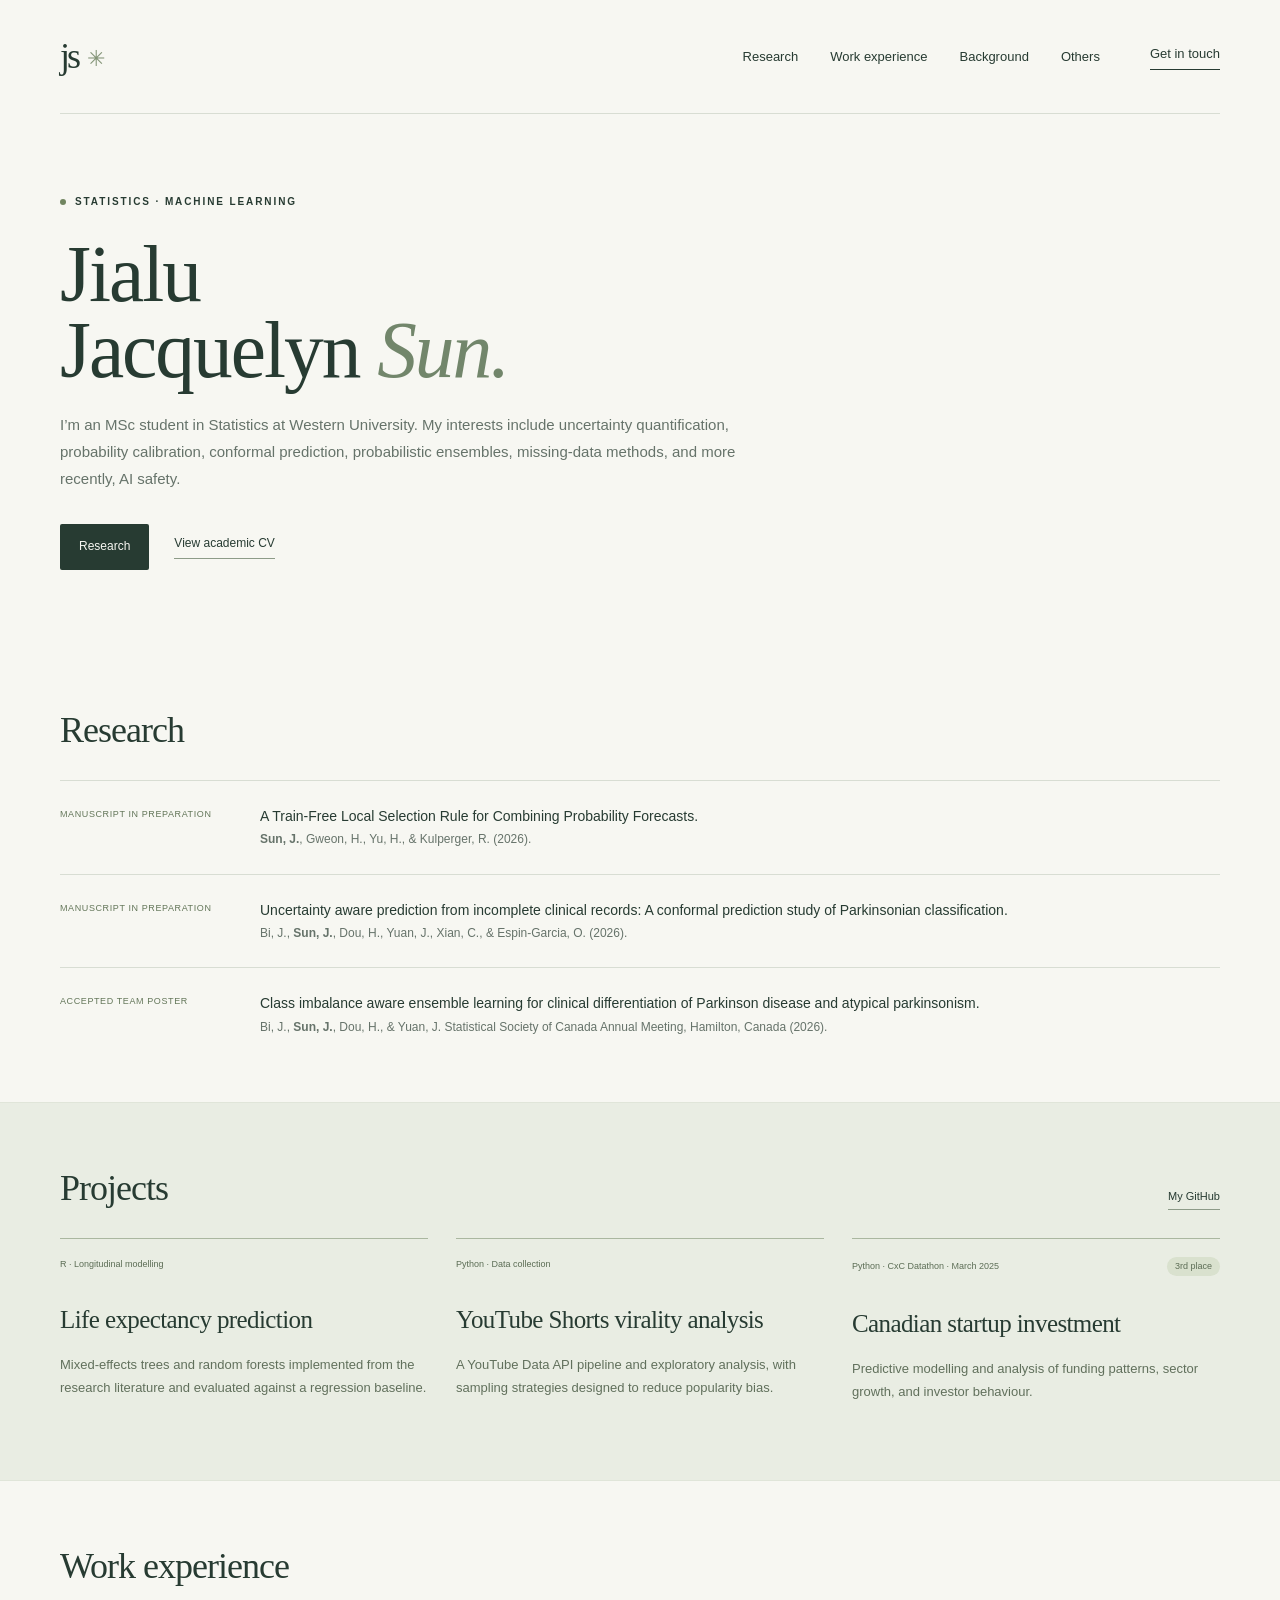
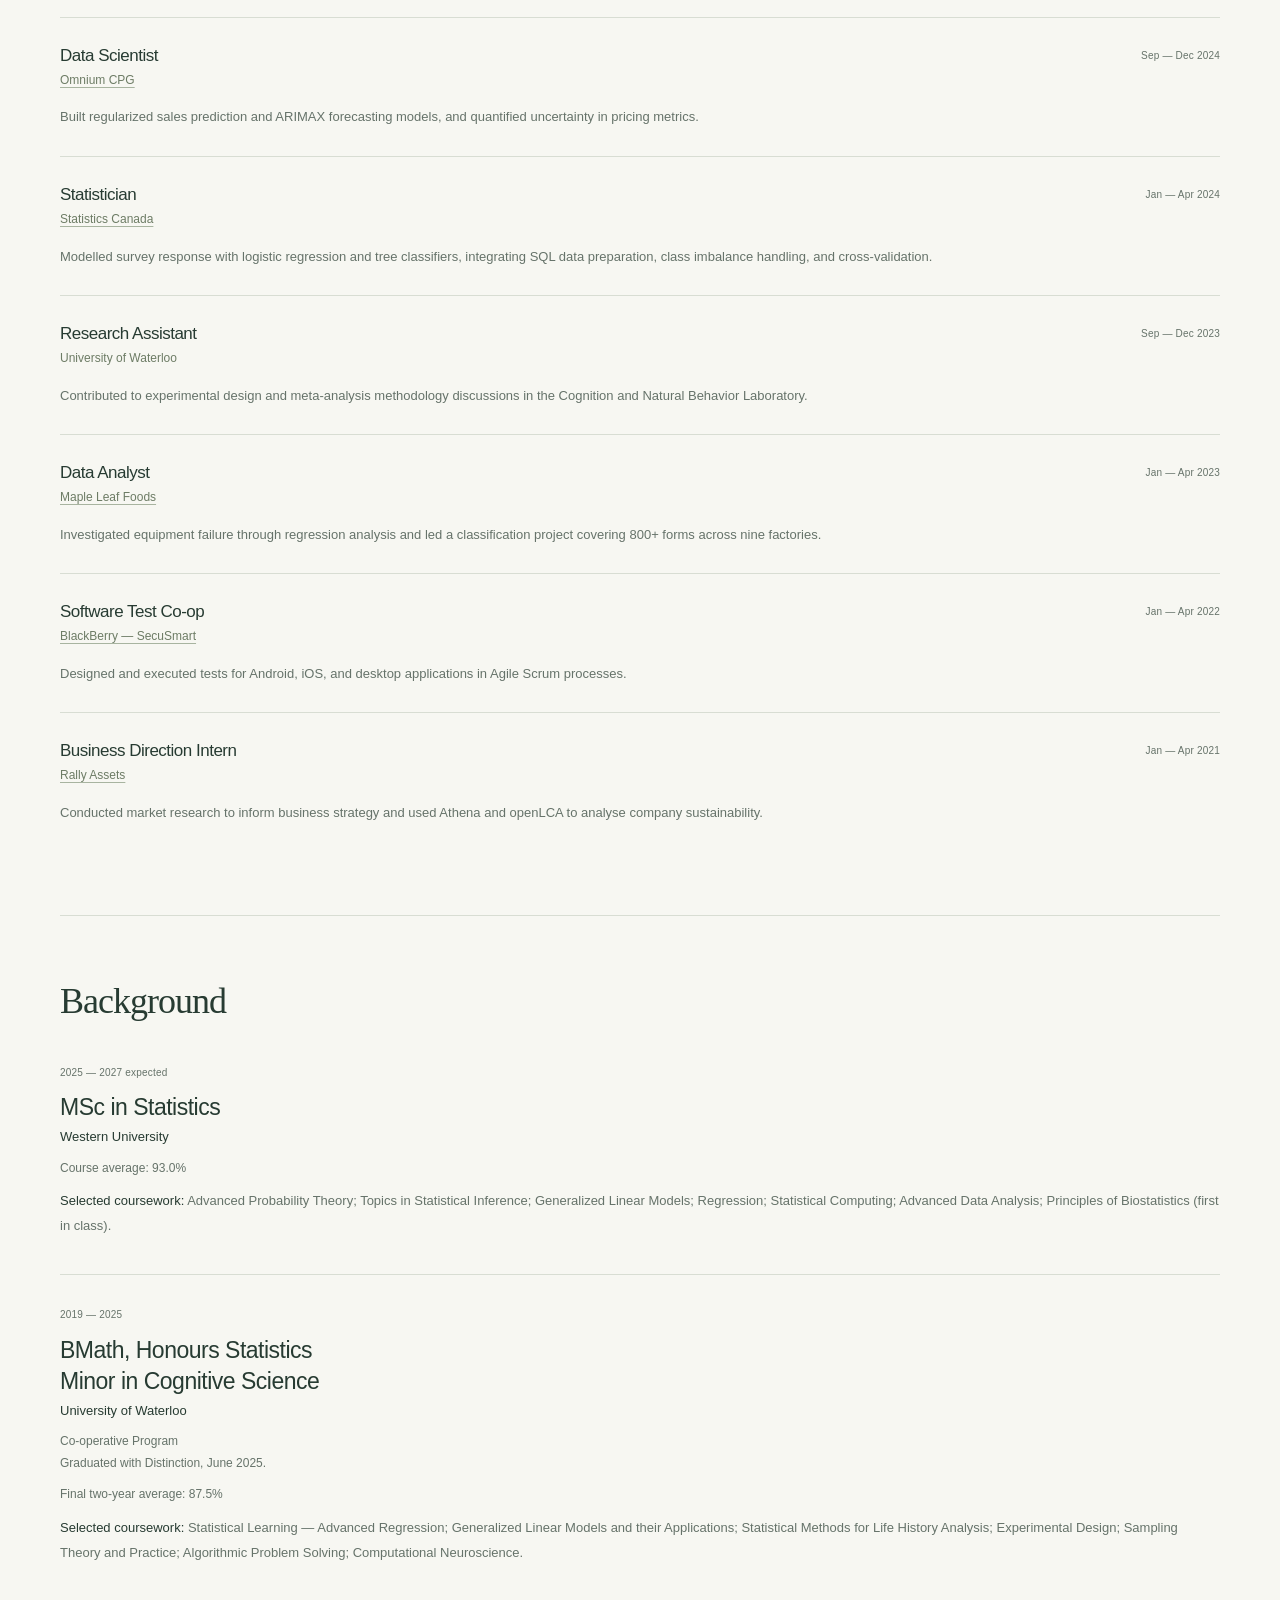
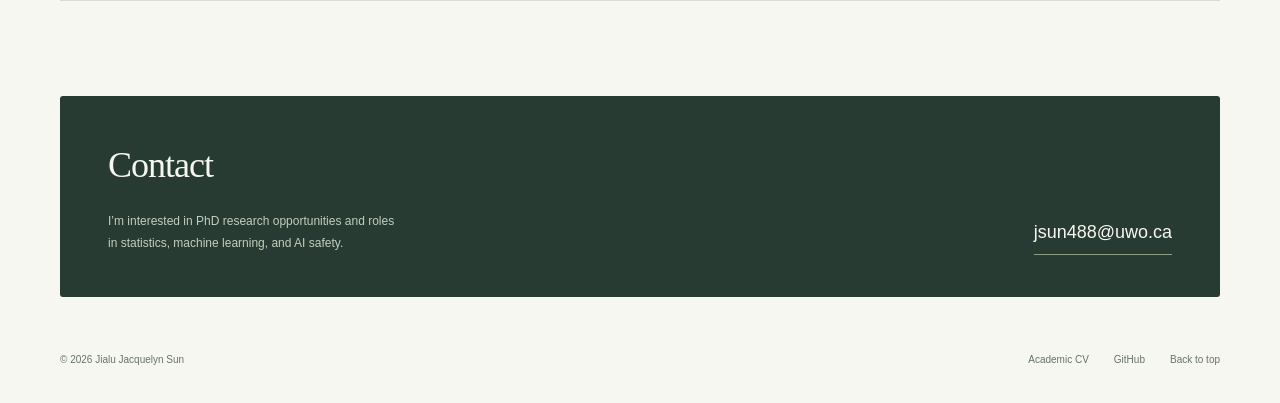
==== commit 19f706c2: "Restore the little star beside js" ====
--- a/index.html
+++ b/index.html
@@ -8,7 +8,7 @@
 </head>
 <body id="top">
 <a class="skip" href="#main">Skip to content</a>
-<header class="header wrap"><a class="wordmark" href="#top" aria-label="Jialu Jacquelyn Sun home">js</a><nav aria-label="Main navigation"><a href="#research">Research</a><a href="#experience">Work experience</a><a href="#background">Background</a><a href="others.html">Others</a><a class="nav-contact" href="#contact">Get in touch</a></nav></header>
+<header class="header wrap"><a class="wordmark" href="#top" aria-label="Jialu Jacquelyn Sun home">js<span aria-hidden="true">✳</span></a><nav aria-label="Main navigation"><a href="#research">Research</a><a href="#experience">Work experience</a><a href="#background">Background</a><a href="others.html">Others</a><a class="nav-contact" href="#contact">Get in touch</a></nav></header>
 <main id="main">
 <section class="hero wrap">
 <div class="hero-copy"><p class="eyebrow"><span class="dot"></span> Statistics · Machine learning</p><h1>Jialu<br>Jacquelyn <span>Sun.</span></h1><p class="bio">I’m an MSc student in Statistics at Western University. My interests include uncertainty quantification, probability calibration, conformal prediction, probabilistic ensembles, missing-data methods, and more recently, AI safety.</p><div class="hero-actions"><a class="button" href="#research">Research</a><a class="text-link" href="cv.html">View academic CV</a></div></div>
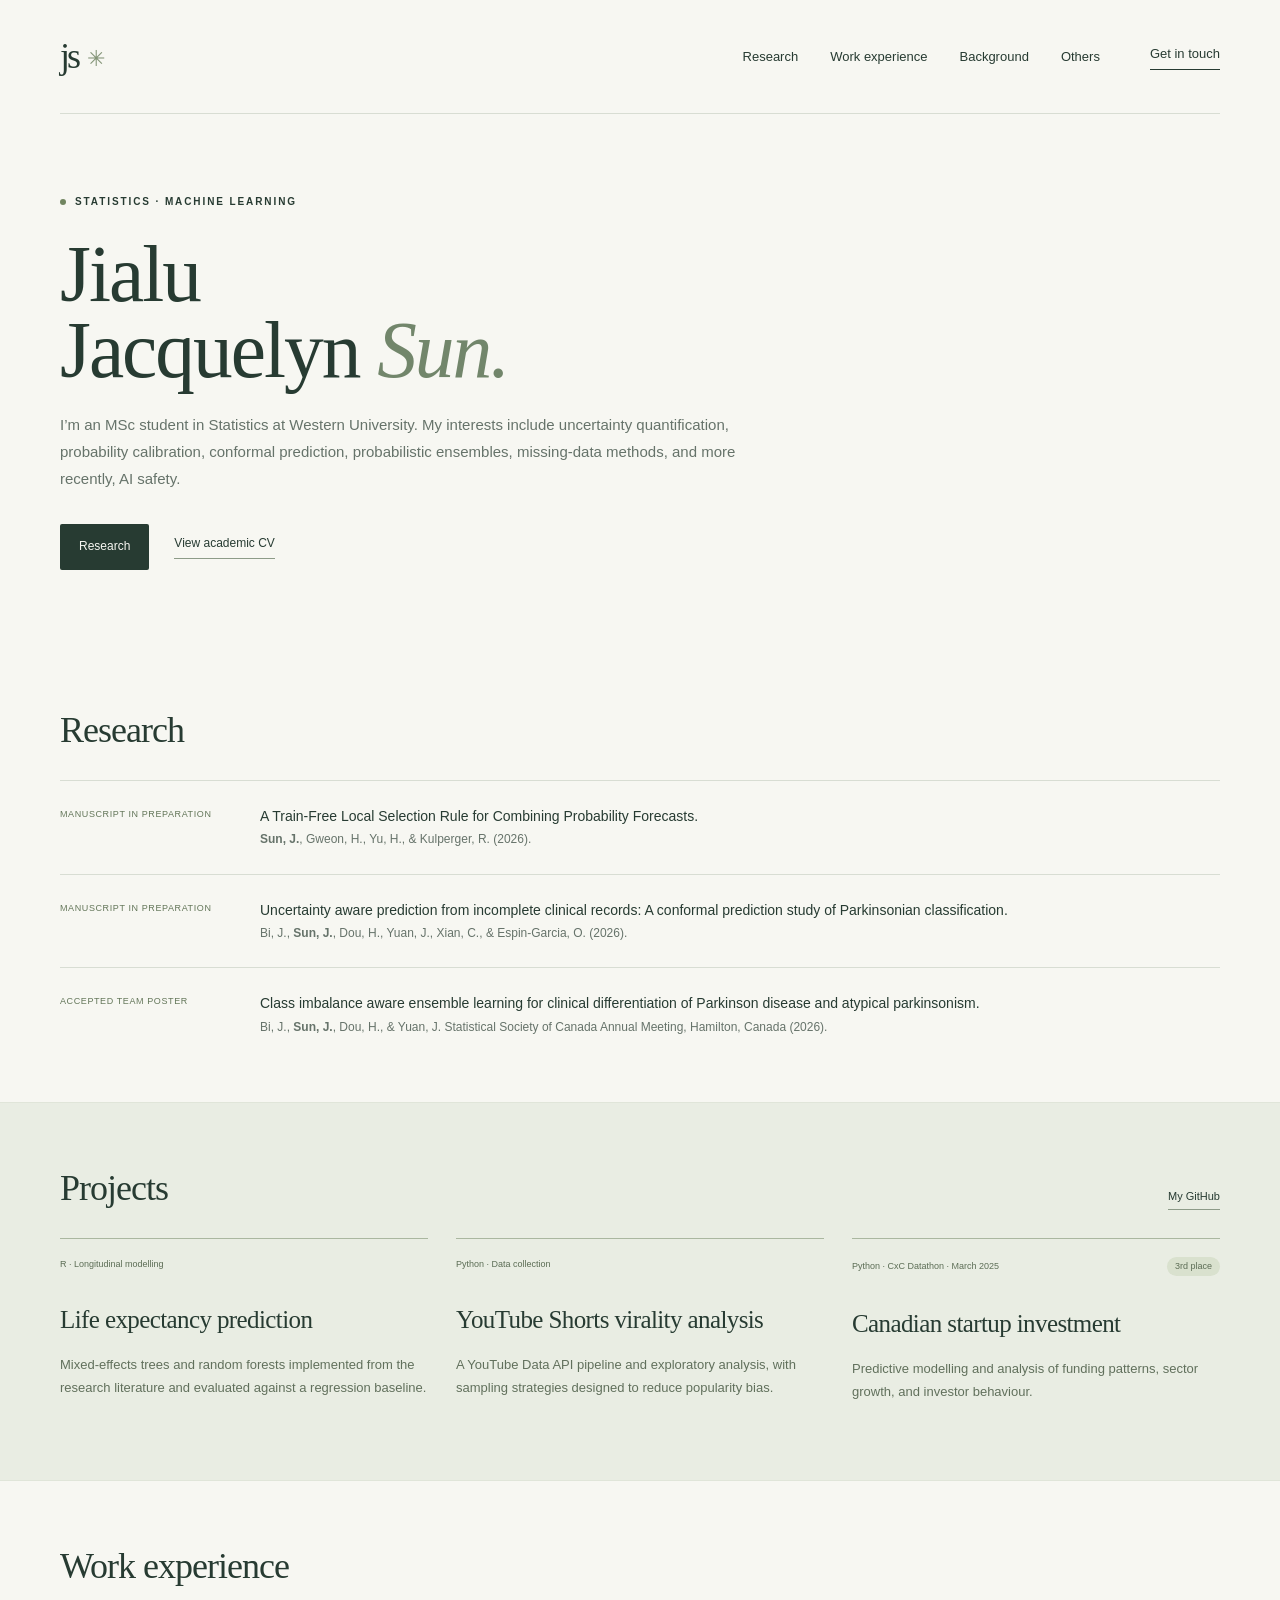
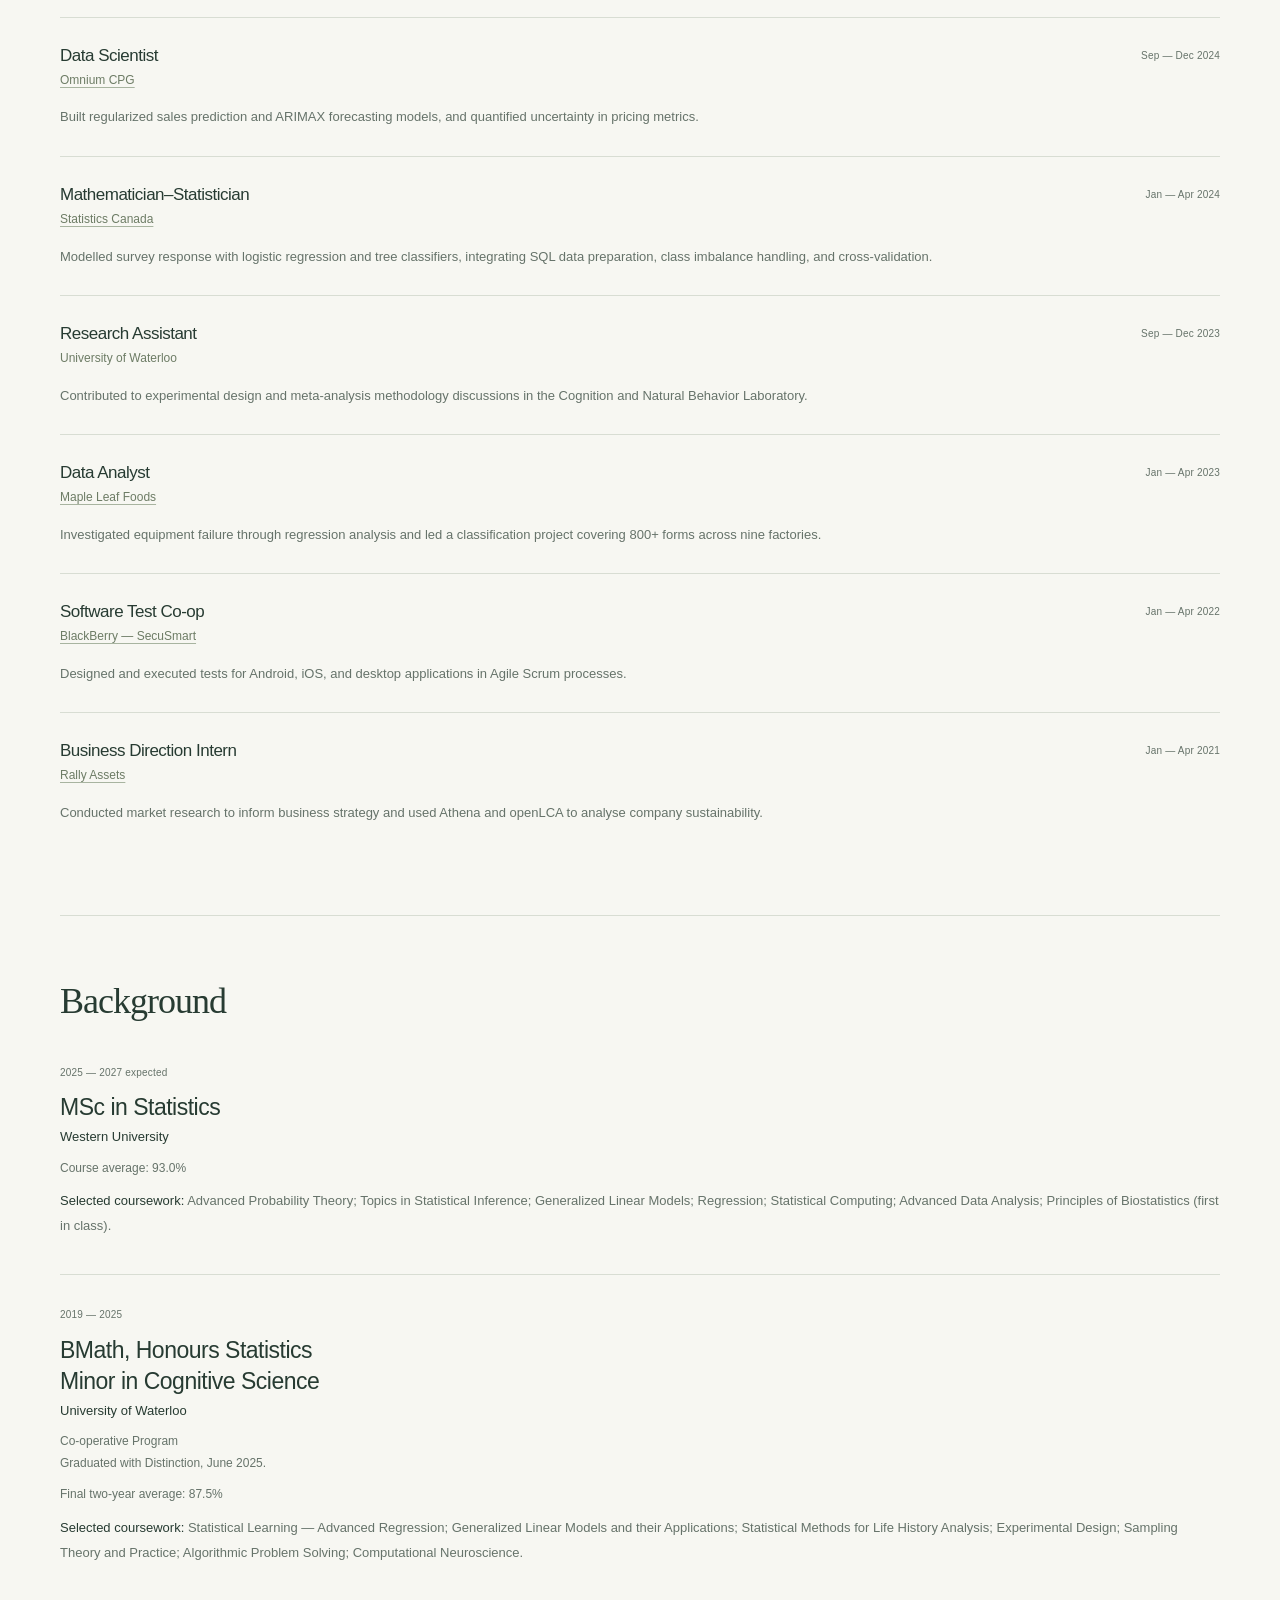
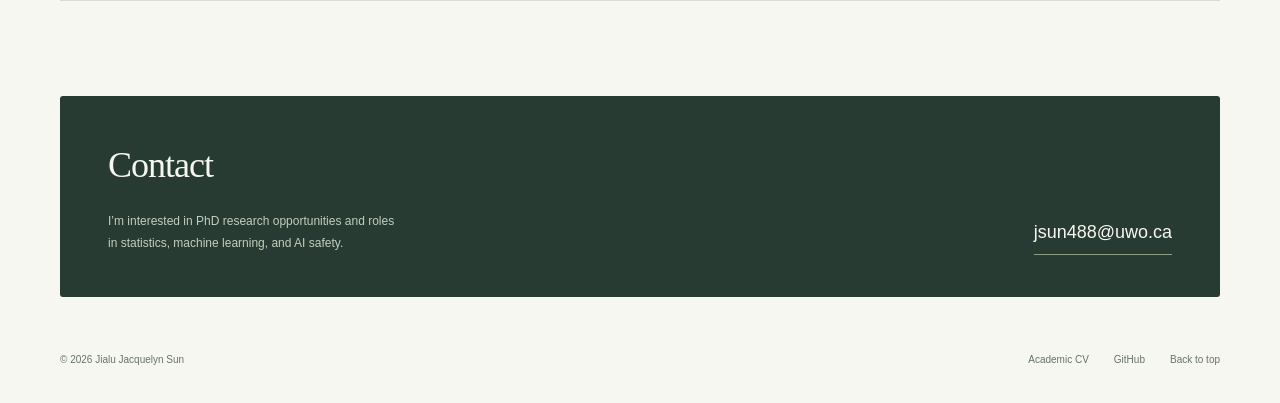
==== commit 0d815aa0: "Correct Statistics Canada role title" ====
--- a/index.html
+++ b/index.html
@@ -18,7 +18,7 @@
 <section class="projects-band"><div class="wrap section"><div class="section-heading compact"><h2>Projects</h2><a class="text-link" href="https://github.com/j334sun" target="_blank" rel="noopener noreferrer">My GitHub</a></div><div class="projects"><a class="project" href="https://github.com/j334sun/life-expectancy-mixed-effects" target="_blank" rel="noopener noreferrer"><div class="project-top"><span>R · Longitudinal modelling</span></div><h3>Life expectancy prediction</h3><p>Mixed-effects trees and random forests implemented from the research literature and evaluated against a regression baseline.</p></a><article class="project"><div class="project-top"><span>Python · Data collection</span></div><h3>YouTube Shorts virality analysis</h3><p>A YouTube Data API pipeline and exploratory analysis, with sampling strategies designed to reduce popularity bias.</p></article><article class="project"><div class="project-top"><span>Python · CxC Datathon · March 2025</span><span class="award">3rd place</span></div><h3>Canadian startup investment</h3><p>Predictive modelling and analysis of funding patterns, sector growth, and investor behaviour.</p></article></div></div></section>
 <section class="section wrap" id="experience"><div class="section-heading"><h2>Work experience</h2></div><div class="timeline">
 <article><div><h3>Data Scientist</h3><p class="organization"><a href="https://www.omniumcpg.com/about" target="_blank" rel="noopener noreferrer">Omnium CPG</a></p></div><p>Built regularized sales prediction and ARIMAX forecasting models, and quantified uncertainty in pricing metrics.</p><span class="date">Sep — Dec 2024</span></article>
-<article><div><h3>Statistician</h3><p class="organization"><a href="https://www.statcan.gc.ca/en/start" target="_blank" rel="noopener noreferrer">Statistics Canada</a></p></div><p>Modelled survey response with logistic regression and tree classifiers, integrating SQL data preparation, class imbalance handling, and cross-validation.</p><span class="date">Jan — Apr 2024</span></article>
+<article><div><h3>Mathematician–Statistician</h3><p class="organization"><a href="https://www.statcan.gc.ca/en/start" target="_blank" rel="noopener noreferrer">Statistics Canada</a></p></div><p>Modelled survey response with logistic regression and tree classifiers, integrating SQL data preparation, class imbalance handling, and cross-validation.</p><span class="date">Jan — Apr 2024</span></article>
 <article><div><h3>Research Assistant</h3><p class="organization">University of Waterloo</p></div><p>Contributed to experimental design and meta-analysis methodology discussions in the Cognition and Natural Behavior Laboratory.</p><span class="date">Sep — Dec 2023</span></article>
 <article><div><h3>Data Analyst</h3><p class="organization"><a href="https://www.mapleleaffoods.com/" target="_blank" rel="noopener noreferrer">Maple Leaf Foods</a></p></div><p>Investigated equipment failure through regression analysis and led a classification project covering 800+ forms across nine factories.</p><span class="date">Jan — Apr 2023</span></article>
 <article><div><h3>Software Test Co-op</h3><p class="organization"><a href="https://www.blackberry.com/en/secure-communications/secusuite" target="_blank" rel="noopener noreferrer">BlackBerry — SecuSmart</a></p></div><p>Designed and executed tests for Android, iOS, and desktop applications in Agile Scrum processes.</p><span class="date">Jan — Apr 2022</span></article>
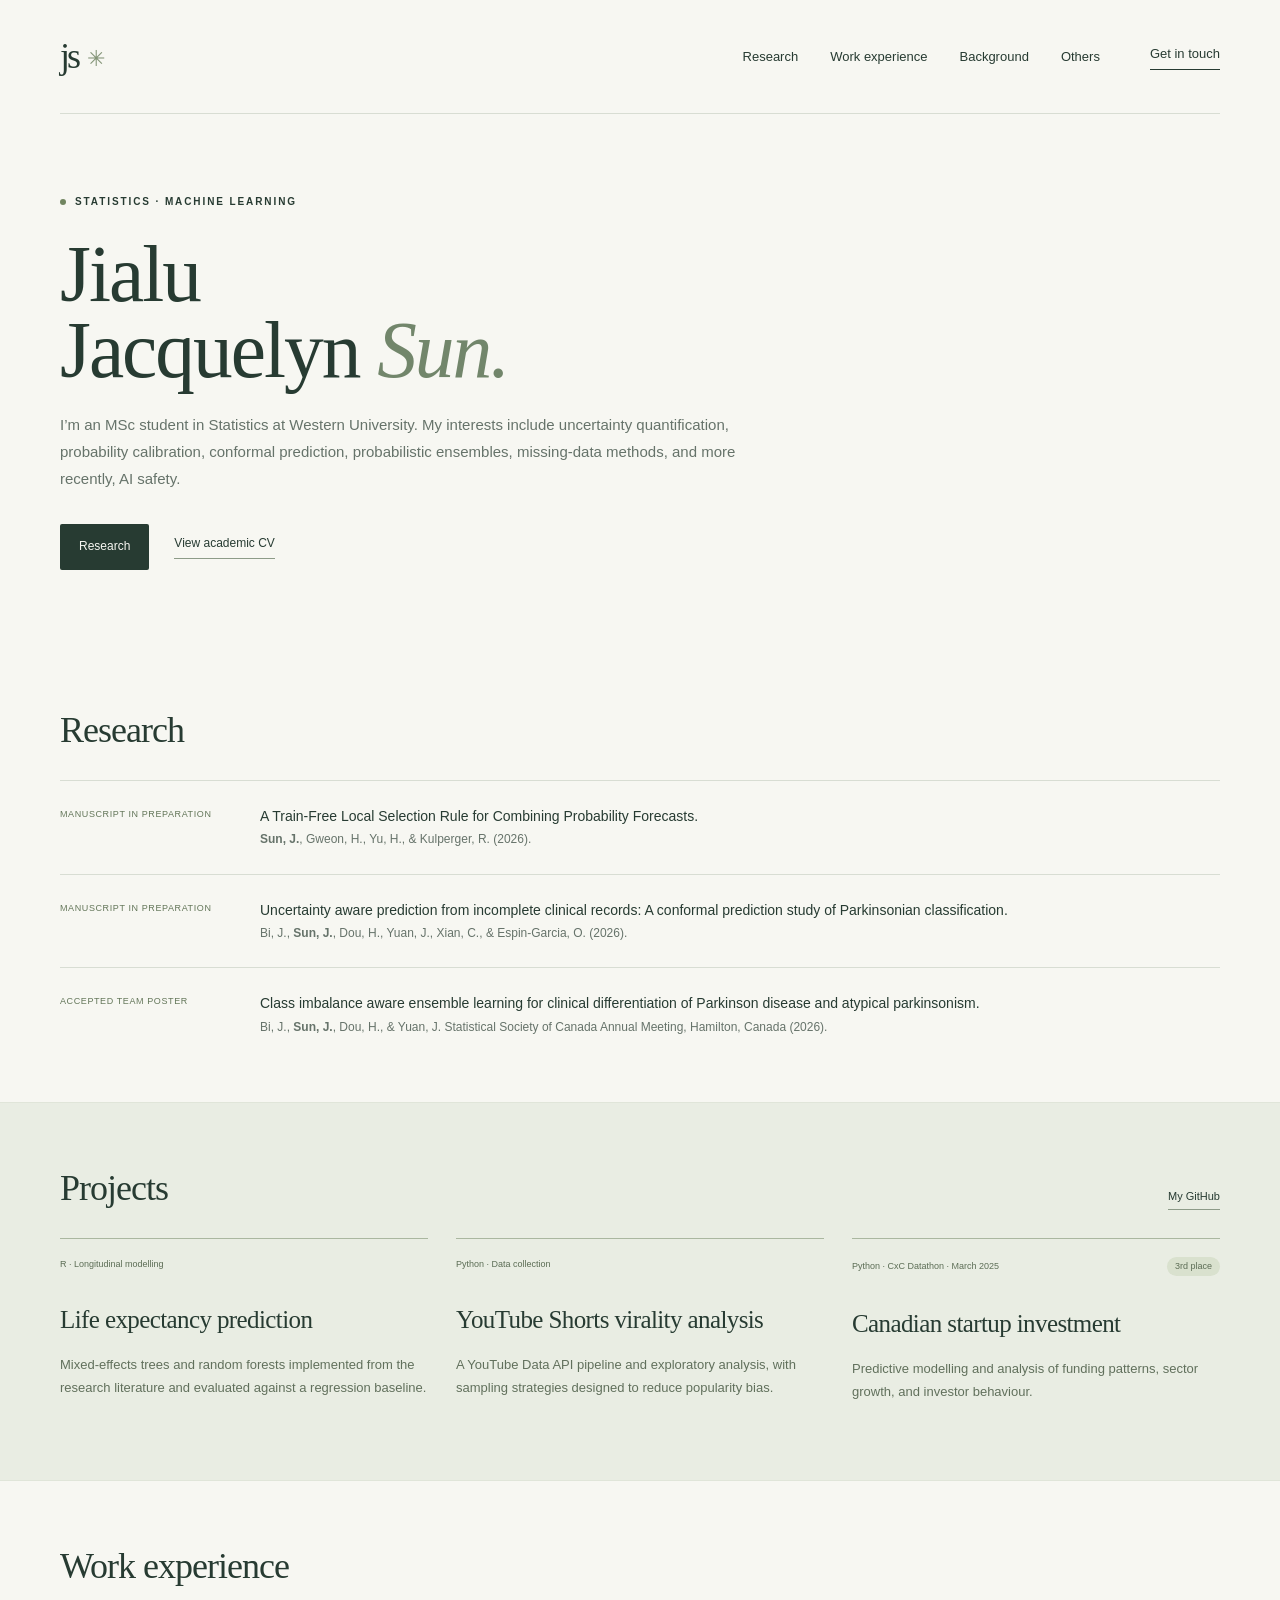
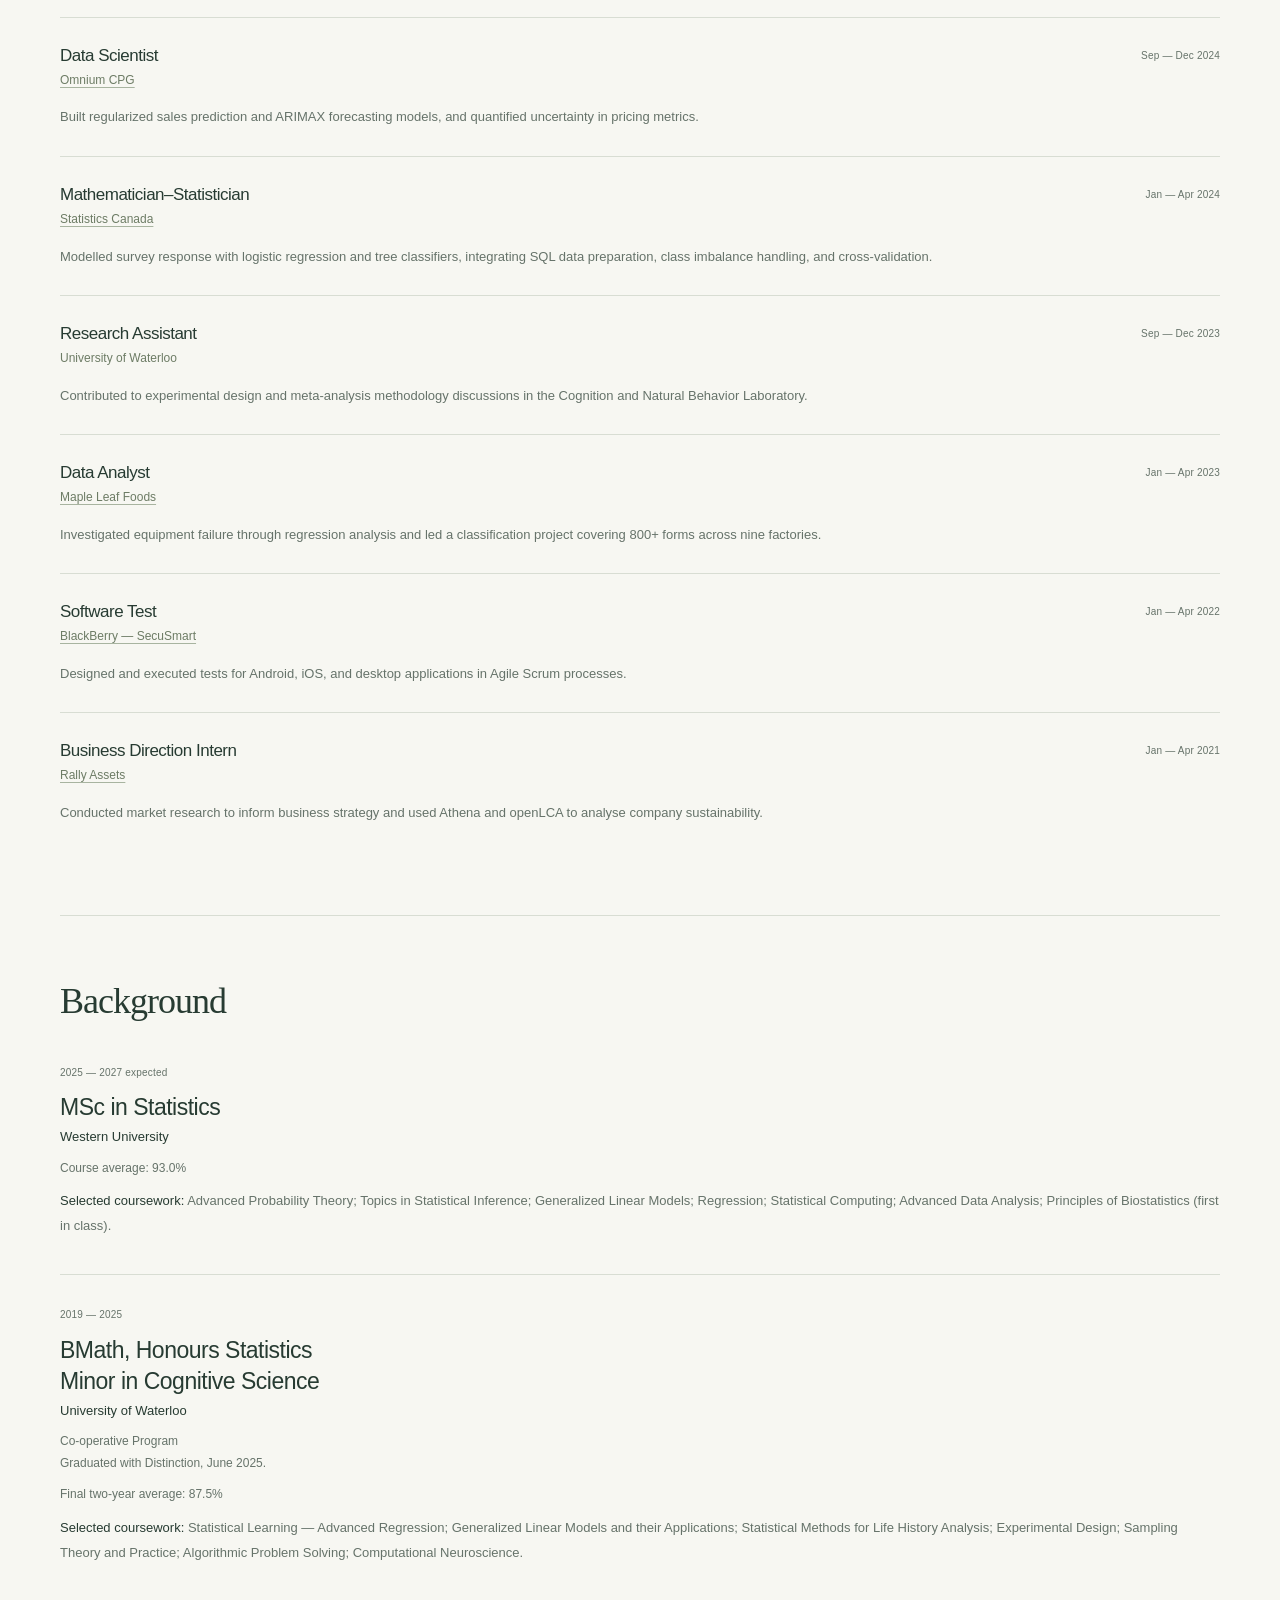
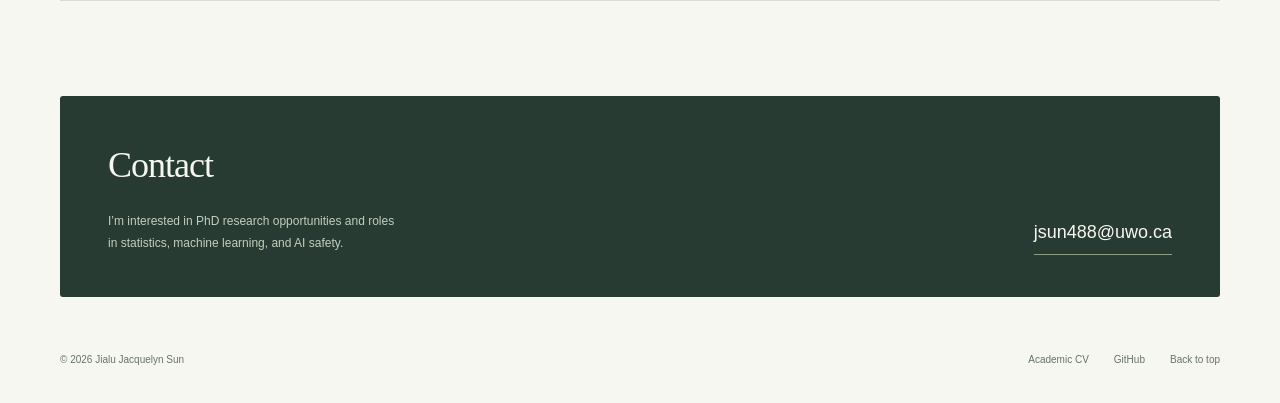
==== commit 7882075a: "Remove Co-op from Software Test title" ====
--- a/index.html
+++ b/index.html
@@ -21,7 +21,7 @@
 <article><div><h3>Mathematician–Statistician</h3><p class="organization"><a href="https://www.statcan.gc.ca/en/start" target="_blank" rel="noopener noreferrer">Statistics Canada</a></p></div><p>Modelled survey response with logistic regression and tree classifiers, integrating SQL data preparation, class imbalance handling, and cross-validation.</p><span class="date">Jan — Apr 2024</span></article>
 <article><div><h3>Research Assistant</h3><p class="organization">University of Waterloo</p></div><p>Contributed to experimental design and meta-analysis methodology discussions in the Cognition and Natural Behavior Laboratory.</p><span class="date">Sep — Dec 2023</span></article>
 <article><div><h3>Data Analyst</h3><p class="organization"><a href="https://www.mapleleaffoods.com/" target="_blank" rel="noopener noreferrer">Maple Leaf Foods</a></p></div><p>Investigated equipment failure through regression analysis and led a classification project covering 800+ forms across nine factories.</p><span class="date">Jan — Apr 2023</span></article>
-<article><div><h3>Software Test Co-op</h3><p class="organization"><a href="https://www.blackberry.com/en/secure-communications/secusuite" target="_blank" rel="noopener noreferrer">BlackBerry — SecuSmart</a></p></div><p>Designed and executed tests for Android, iOS, and desktop applications in Agile Scrum processes.</p><span class="date">Jan — Apr 2022</span></article>
+<article><div><h3>Software Test</h3><p class="organization"><a href="https://www.blackberry.com/en/secure-communications/secusuite" target="_blank" rel="noopener noreferrer">BlackBerry — SecuSmart</a></p></div><p>Designed and executed tests for Android, iOS, and desktop applications in Agile Scrum processes.</p><span class="date">Jan — Apr 2022</span></article>
 <article><div><h3>Business Direction Intern</h3><p class="organization"><a href="https://rallyassets.com/about/" target="_blank" rel="noopener noreferrer">Rally Assets</a></p></div><p>Conducted market research to inform business strategy and used Athena and openLCA to analyse company sustainability.</p><span class="date">Jan — Apr 2021</span></article>
 </div></section>
 <section class="section wrap background" id="background"><div><h2>Background</h2></div><div><article class="education"><span class="date">2025 — 2027 expected</span><h3>MSc in Statistics</h3><p>Western University</p><p class="detail">Course average: 93.0%</p><p class="coursework"><strong>Selected coursework:</strong> Advanced Probability Theory; Topics in Statistical Inference; Generalized Linear Models; Regression; Statistical Computing; Advanced Data Analysis; Principles of Biostatistics (first in class).</p></article><article class="education"><span class="date">2019 — 2025</span><h3>BMath, Honours Statistics<br>Minor in Cognitive Science</h3><p>University of Waterloo</p><p class="detail">Co-operative Program<br>Graduated with Distinction, June 2025.</p><p class="detail">Final two-year average: 87.5%</p><p class="coursework"><strong>Selected coursework:</strong> Statistical Learning — Advanced Regression; Generalized Linear Models and their Applications; Statistical Methods for Life History Analysis; Experimental Design; Sampling Theory and Practice; Algorithmic Problem Solving; Computational Neuroscience.</p></article></div></section>
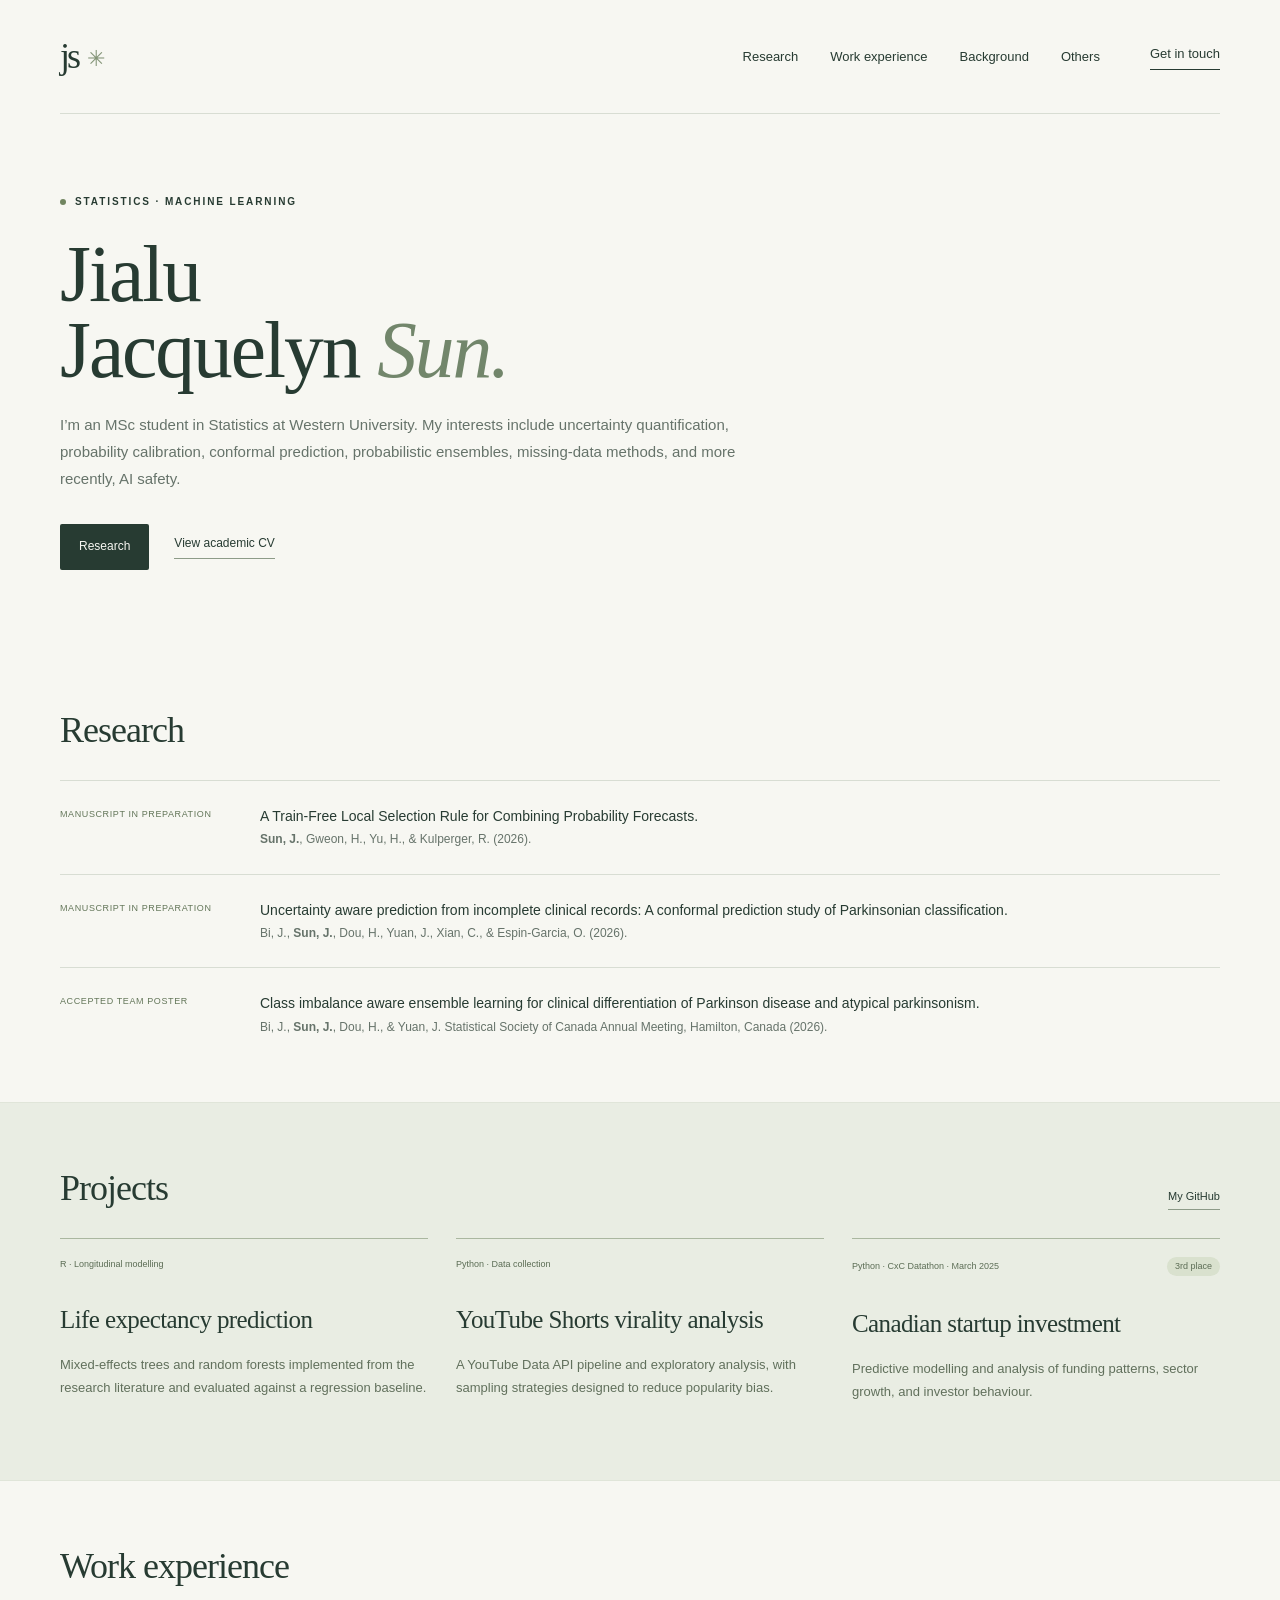
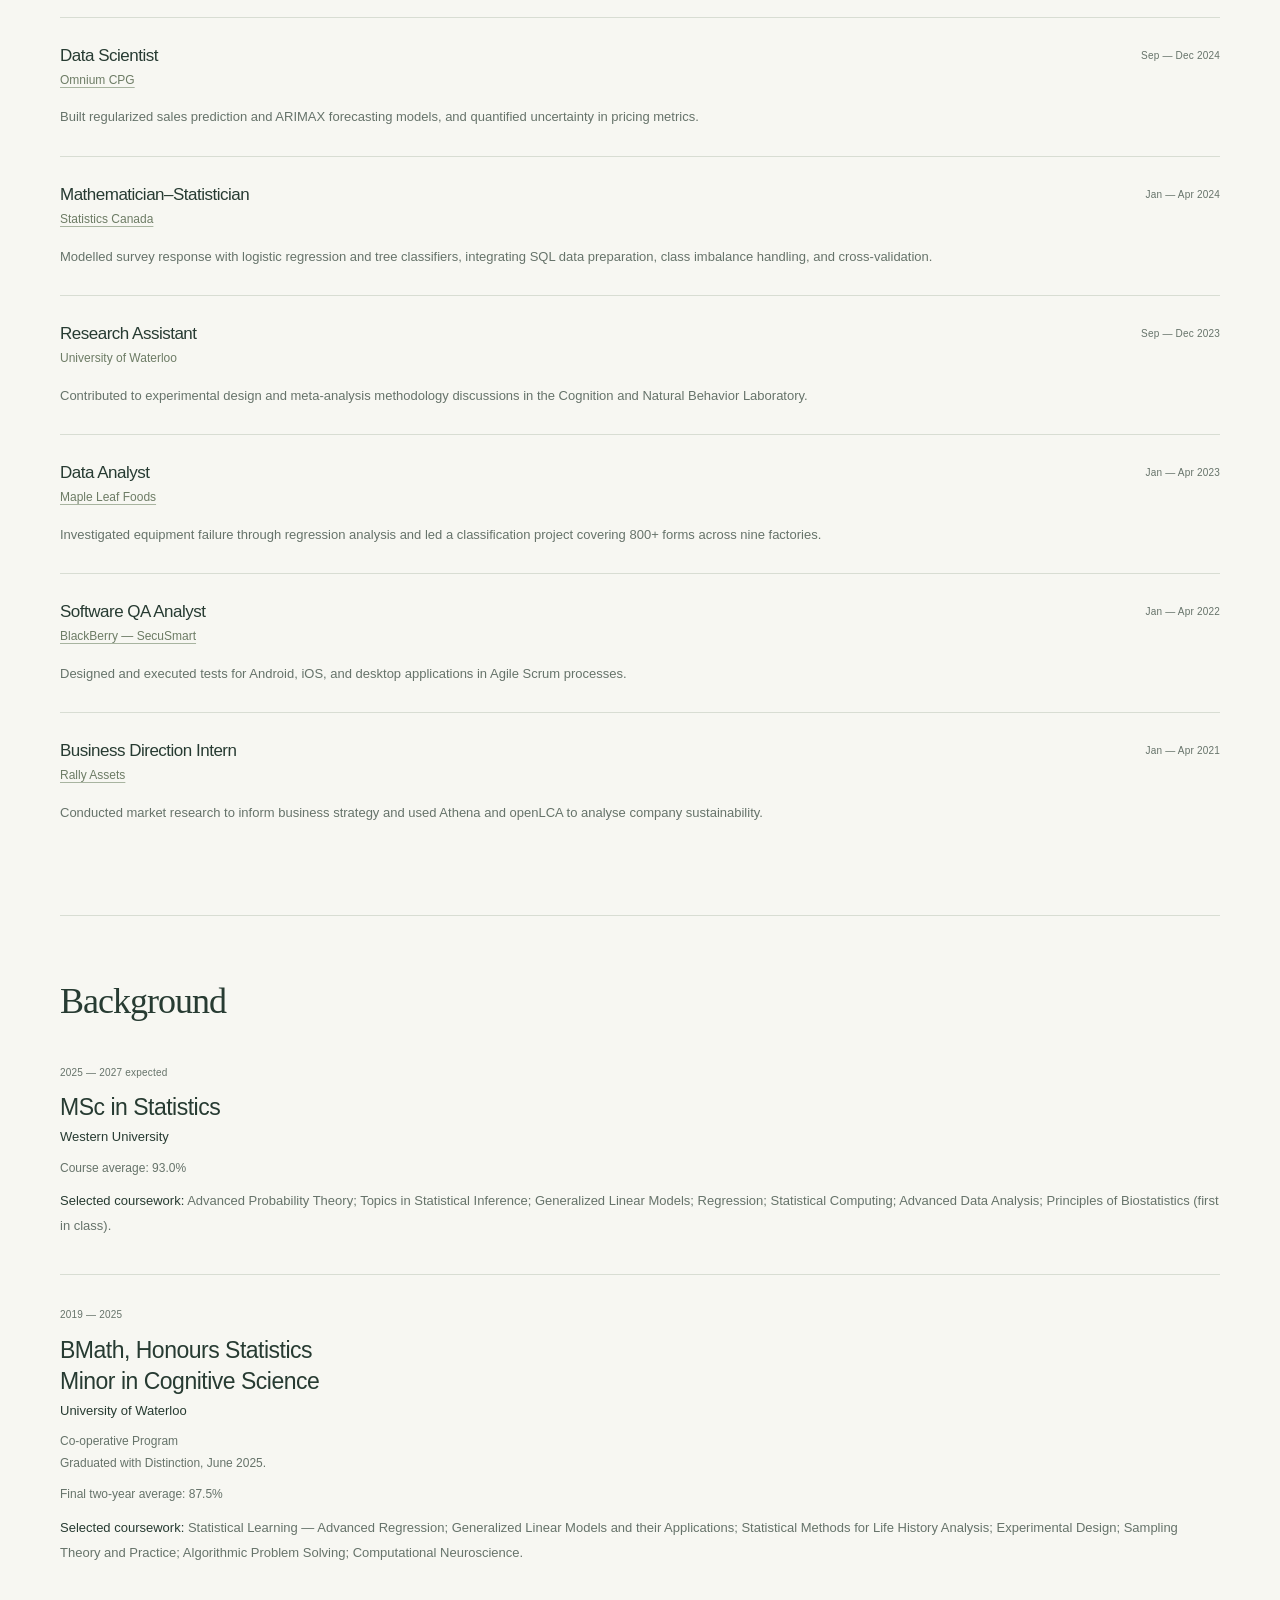
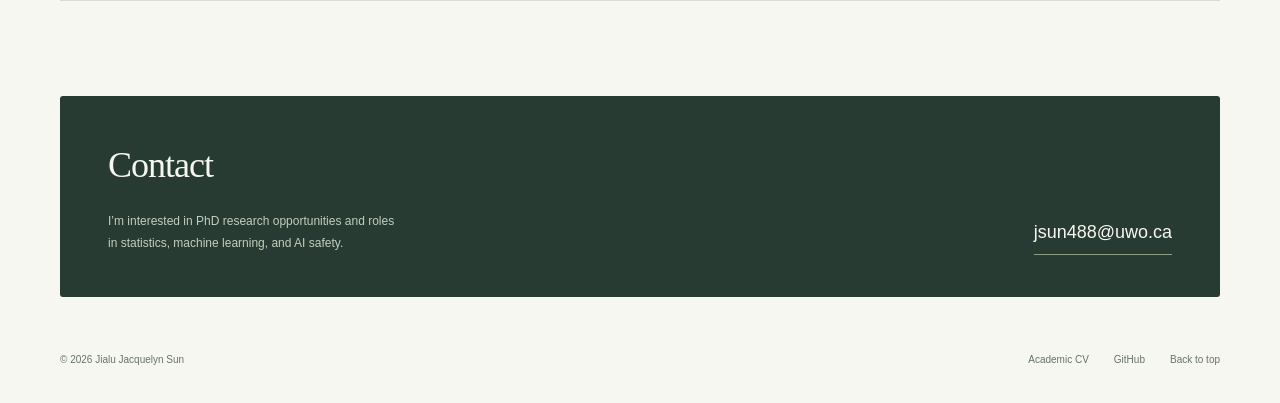
==== commit cc87ac05: "Use Software QA Analyst for BlackBerry role" ====
--- a/index.html
+++ b/index.html
@@ -21,7 +21,7 @@
 <article><div><h3>Mathematician–Statistician</h3><p class="organization"><a href="https://www.statcan.gc.ca/en/start" target="_blank" rel="noopener noreferrer">Statistics Canada</a></p></div><p>Modelled survey response with logistic regression and tree classifiers, integrating SQL data preparation, class imbalance handling, and cross-validation.</p><span class="date">Jan — Apr 2024</span></article>
 <article><div><h3>Research Assistant</h3><p class="organization">University of Waterloo</p></div><p>Contributed to experimental design and meta-analysis methodology discussions in the Cognition and Natural Behavior Laboratory.</p><span class="date">Sep — Dec 2023</span></article>
 <article><div><h3>Data Analyst</h3><p class="organization"><a href="https://www.mapleleaffoods.com/" target="_blank" rel="noopener noreferrer">Maple Leaf Foods</a></p></div><p>Investigated equipment failure through regression analysis and led a classification project covering 800+ forms across nine factories.</p><span class="date">Jan — Apr 2023</span></article>
-<article><div><h3>Software Test</h3><p class="organization"><a href="https://www.blackberry.com/en/secure-communications/secusuite" target="_blank" rel="noopener noreferrer">BlackBerry — SecuSmart</a></p></div><p>Designed and executed tests for Android, iOS, and desktop applications in Agile Scrum processes.</p><span class="date">Jan — Apr 2022</span></article>
+<article><div><h3>Software QA Analyst</h3><p class="organization"><a href="https://www.blackberry.com/en/secure-communications/secusuite" target="_blank" rel="noopener noreferrer">BlackBerry — SecuSmart</a></p></div><p>Designed and executed tests for Android, iOS, and desktop applications in Agile Scrum processes.</p><span class="date">Jan — Apr 2022</span></article>
 <article><div><h3>Business Direction Intern</h3><p class="organization"><a href="https://rallyassets.com/about/" target="_blank" rel="noopener noreferrer">Rally Assets</a></p></div><p>Conducted market research to inform business strategy and used Athena and openLCA to analyse company sustainability.</p><span class="date">Jan — Apr 2021</span></article>
 </div></section>
 <section class="section wrap background" id="background"><div><h2>Background</h2></div><div><article class="education"><span class="date">2025 — 2027 expected</span><h3>MSc in Statistics</h3><p>Western University</p><p class="detail">Course average: 93.0%</p><p class="coursework"><strong>Selected coursework:</strong> Advanced Probability Theory; Topics in Statistical Inference; Generalized Linear Models; Regression; Statistical Computing; Advanced Data Analysis; Principles of Biostatistics (first in class).</p></article><article class="education"><span class="date">2019 — 2025</span><h3>BMath, Honours Statistics<br>Minor in Cognitive Science</h3><p>University of Waterloo</p><p class="detail">Co-operative Program<br>Graduated with Distinction, June 2025.</p><p class="detail">Final two-year average: 87.5%</p><p class="coursework"><strong>Selected coursework:</strong> Statistical Learning — Advanced Regression; Generalized Linear Models and their Applications; Statistical Methods for Life History Analysis; Experimental Design; Sampling Theory and Practice; Algorithmic Problem Solving; Computational Neuroscience.</p></article></div></section>
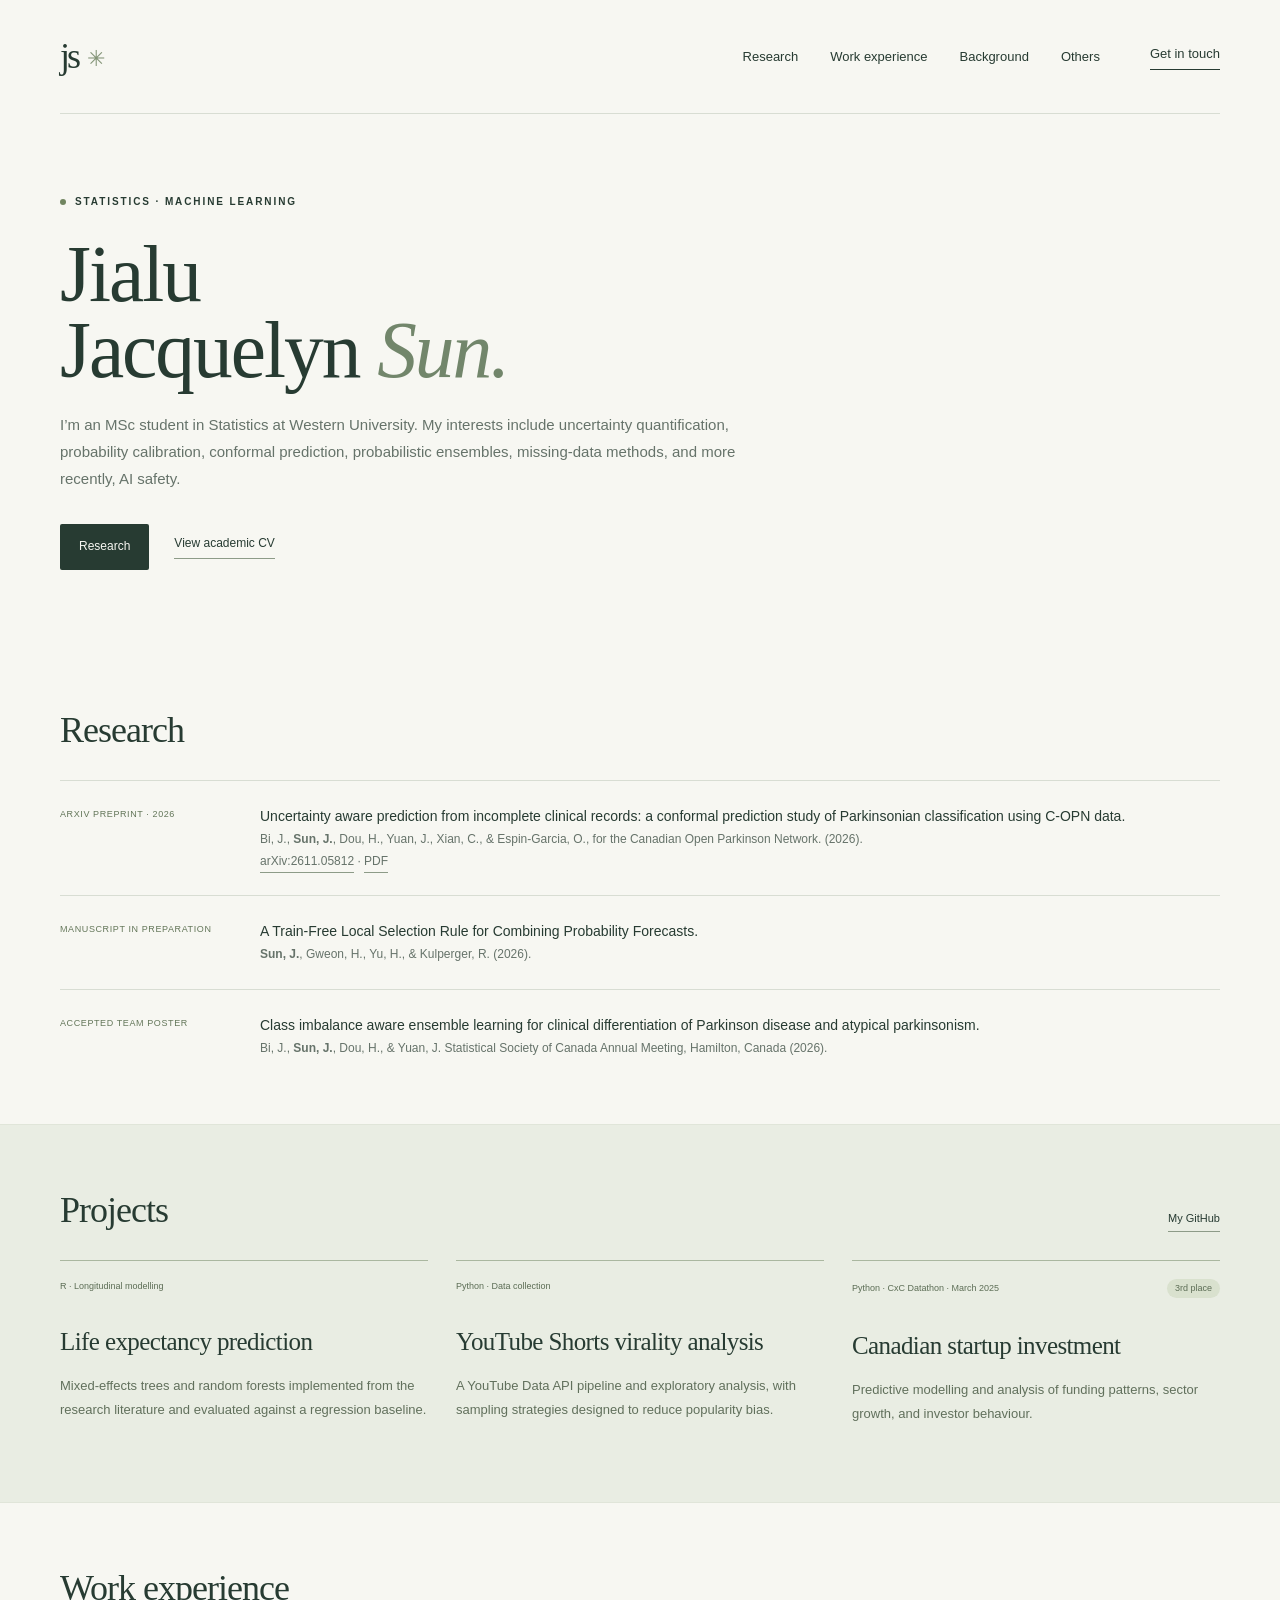
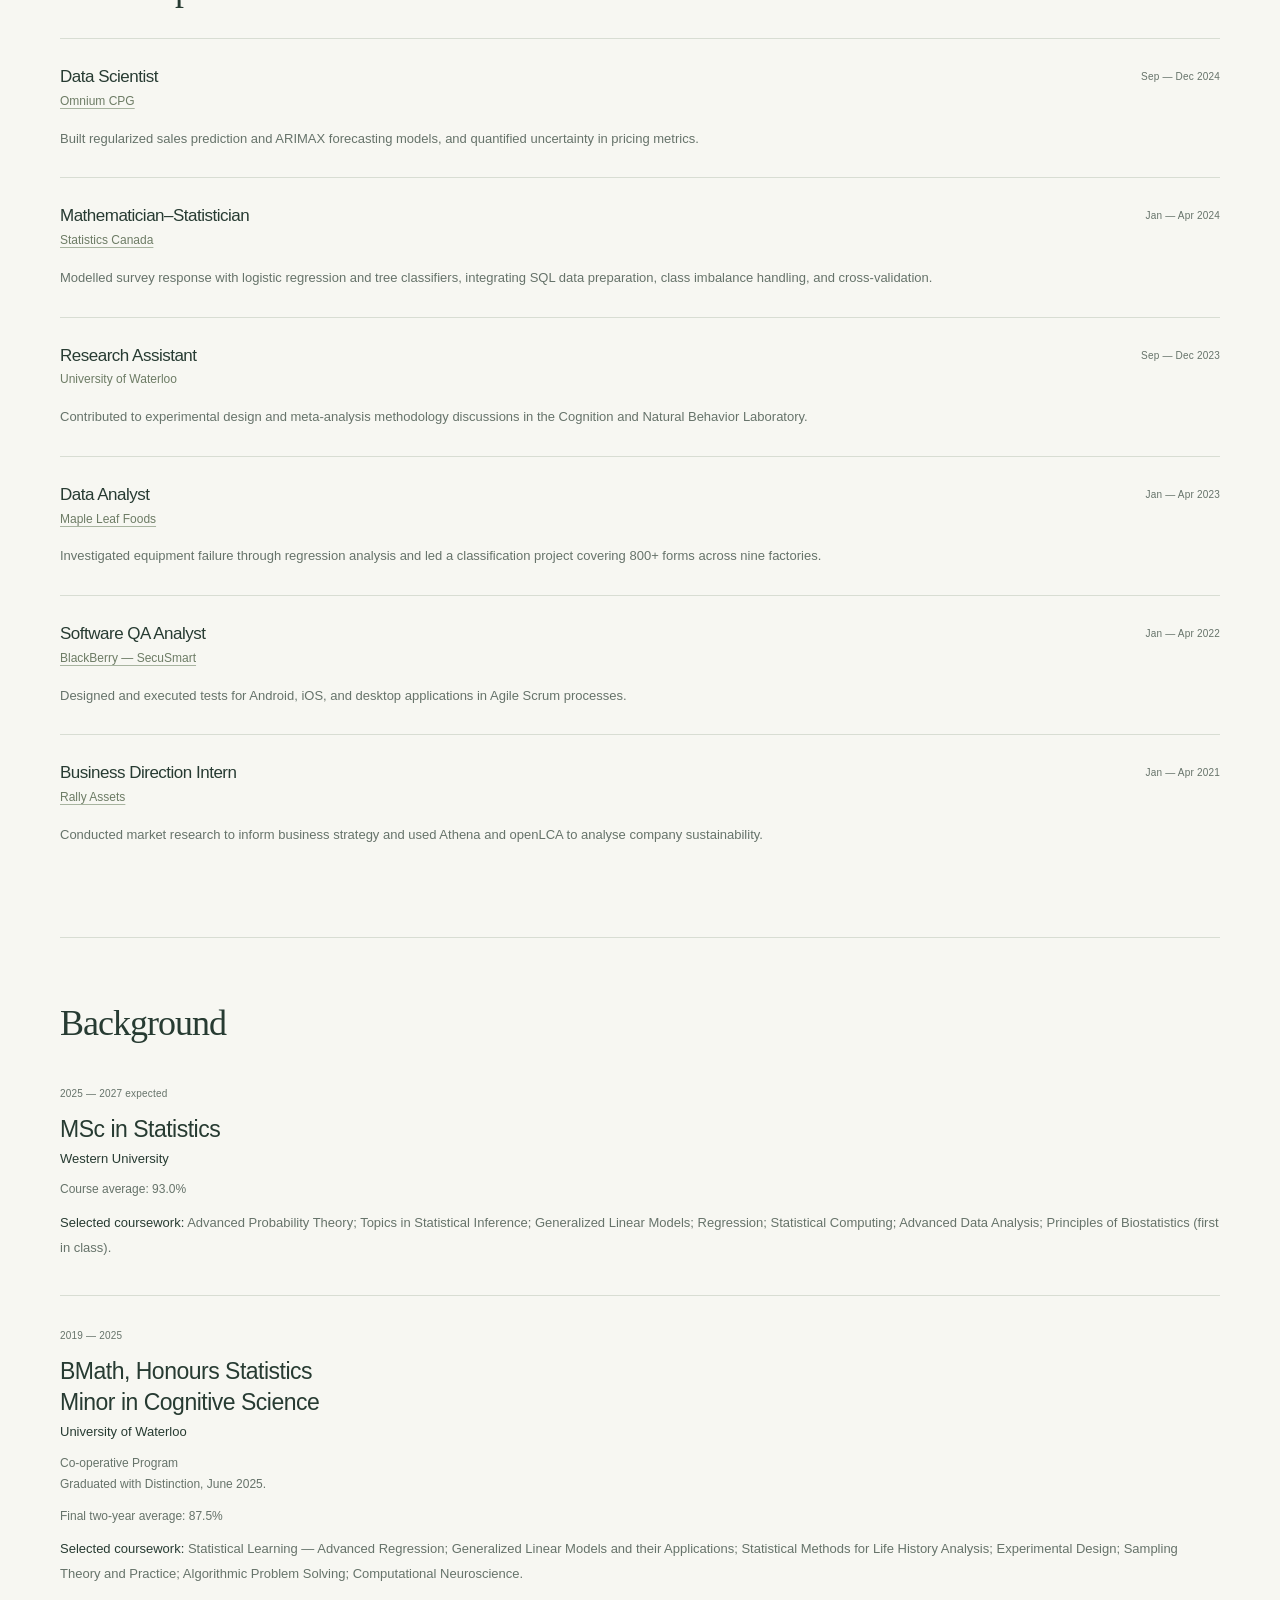
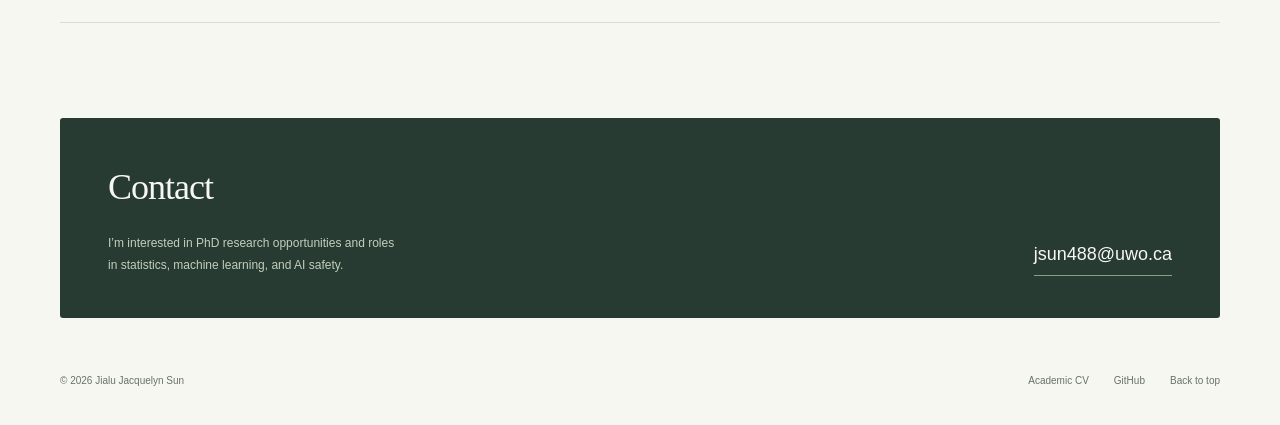
==== commit e36d0551: "Add Parkinsonian classification arXiv preprint and updated CV List the C-OPN manuscript as an arXiv " ====
--- a/index.html
+++ b/index.html
@@ -14,7 +14,11 @@
 <div class="hero-copy"><p class="eyebrow"><span class="dot"></span> Statistics · Machine learning</p><h1>Jialu<br>Jacquelyn <span>Sun.</span></h1><p class="bio">I’m an MSc student in Statistics at Western University. My interests include uncertainty quantification, probability calibration, conformal prediction, probabilistic ensembles, missing-data methods, and more recently, AI safety.</p><div class="hero-actions"><a class="button" href="#research">Research</a><a class="text-link" href="cv.html">View academic CV</a></div></div>
 </section>
 <section class="section wrap" id="research"><div class="section-heading"><h2>Research</h2></div>
-<div class="writing"><ol><li><span class="status">Manuscript in preparation</span><p><strong>A Train-Free Local Selection Rule for Combining Probability Forecasts.</strong><br><strong class="author-self">Sun, J.</strong>, Gweon, H., Yu, H., &amp; Kulperger, R. (2026).</p></li><li><span class="status">Manuscript in preparation</span><p><strong>Uncertainty aware prediction from incomplete clinical records: A conformal prediction study of Parkinsonian classification.</strong><br>Bi, J., <strong class="author-self">Sun, J.</strong>, Dou, H., Yuan, J., Xian, C., & Espin-Garcia, O. (2026).</p></li><li><span class="status">Accepted team poster</span><p><strong>Class imbalance aware ensemble learning for clinical differentiation of Parkinson disease and atypical parkinsonism.</strong><br>Bi, J., <strong class="author-self">Sun, J.</strong>, Dou, H., & Yuan, J. Statistical Society of Canada Annual Meeting, Hamilton, Canada (2026).</p></li></ol></div></section>
+<div class="writing"><ol>
+<li><span class="status">arXiv preprint · 2026</span><p><strong><a href="https://arxiv.org/html/2611.05812" target="_blank" rel="noopener noreferrer">Uncertainty aware prediction from incomplete clinical records: a conformal prediction study of Parkinsonian classification using C-OPN data.</a></strong><br>Bi, J., <strong class="author-self">Sun, J.</strong>, Dou, H., Yuan, J., Xian, C., &amp; Espin-Garcia, O., for the Canadian Open Parkinson Network. (2026).<br><a class="text-link" href="https://arxiv.org/abs/2611.05812" target="_blank" rel="noopener noreferrer">arXiv:2611.05812</a> · <a class="text-link" href="https://arxiv.org/pdf/2611.05812" target="_blank" rel="noopener noreferrer">PDF</a></p></li>
+<li><span class="status">Manuscript in preparation</span><p><strong>A Train-Free Local Selection Rule for Combining Probability Forecasts.</strong><br><strong class="author-self">Sun, J.</strong>, Gweon, H., Yu, H., &amp; Kulperger, R. (2026).</p></li>
+<li><span class="status">Accepted team poster</span><p><strong>Class imbalance aware ensemble learning for clinical differentiation of Parkinson disease and atypical parkinsonism.</strong><br>Bi, J., <strong class="author-self">Sun, J.</strong>, Dou, H., &amp; Yuan, J. Statistical Society of Canada Annual Meeting, Hamilton, Canada (2026).</p></li>
+</ol></div></section>
 <section class="projects-band"><div class="wrap section"><div class="section-heading compact"><h2>Projects</h2><a class="text-link" href="https://github.com/j334sun" target="_blank" rel="noopener noreferrer">My GitHub</a></div><div class="projects"><a class="project" href="https://github.com/j334sun/life-expectancy-mixed-effects" target="_blank" rel="noopener noreferrer"><div class="project-top"><span>R · Longitudinal modelling</span></div><h3>Life expectancy prediction</h3><p>Mixed-effects trees and random forests implemented from the research literature and evaluated against a regression baseline.</p></a><article class="project"><div class="project-top"><span>Python · Data collection</span></div><h3>YouTube Shorts virality analysis</h3><p>A YouTube Data API pipeline and exploratory analysis, with sampling strategies designed to reduce popularity bias.</p></article><article class="project"><div class="project-top"><span>Python · CxC Datathon · March 2025</span><span class="award">3rd place</span></div><h3>Canadian startup investment</h3><p>Predictive modelling and analysis of funding patterns, sector growth, and investor behaviour.</p></article></div></div></section>
 <section class="section wrap" id="experience"><div class="section-heading"><h2>Work experience</h2></div><div class="timeline">
 <article><div><h3>Data Scientist</h3><p class="organization"><a href="https://www.omniumcpg.com/about" target="_blank" rel="noopener noreferrer">Omnium CPG</a></p></div><p>Built regularized sales prediction and ARIMAX forecasting models, and quantified uncertainty in pricing metrics.</p><span class="date">Sep — Dec 2024</span></article>
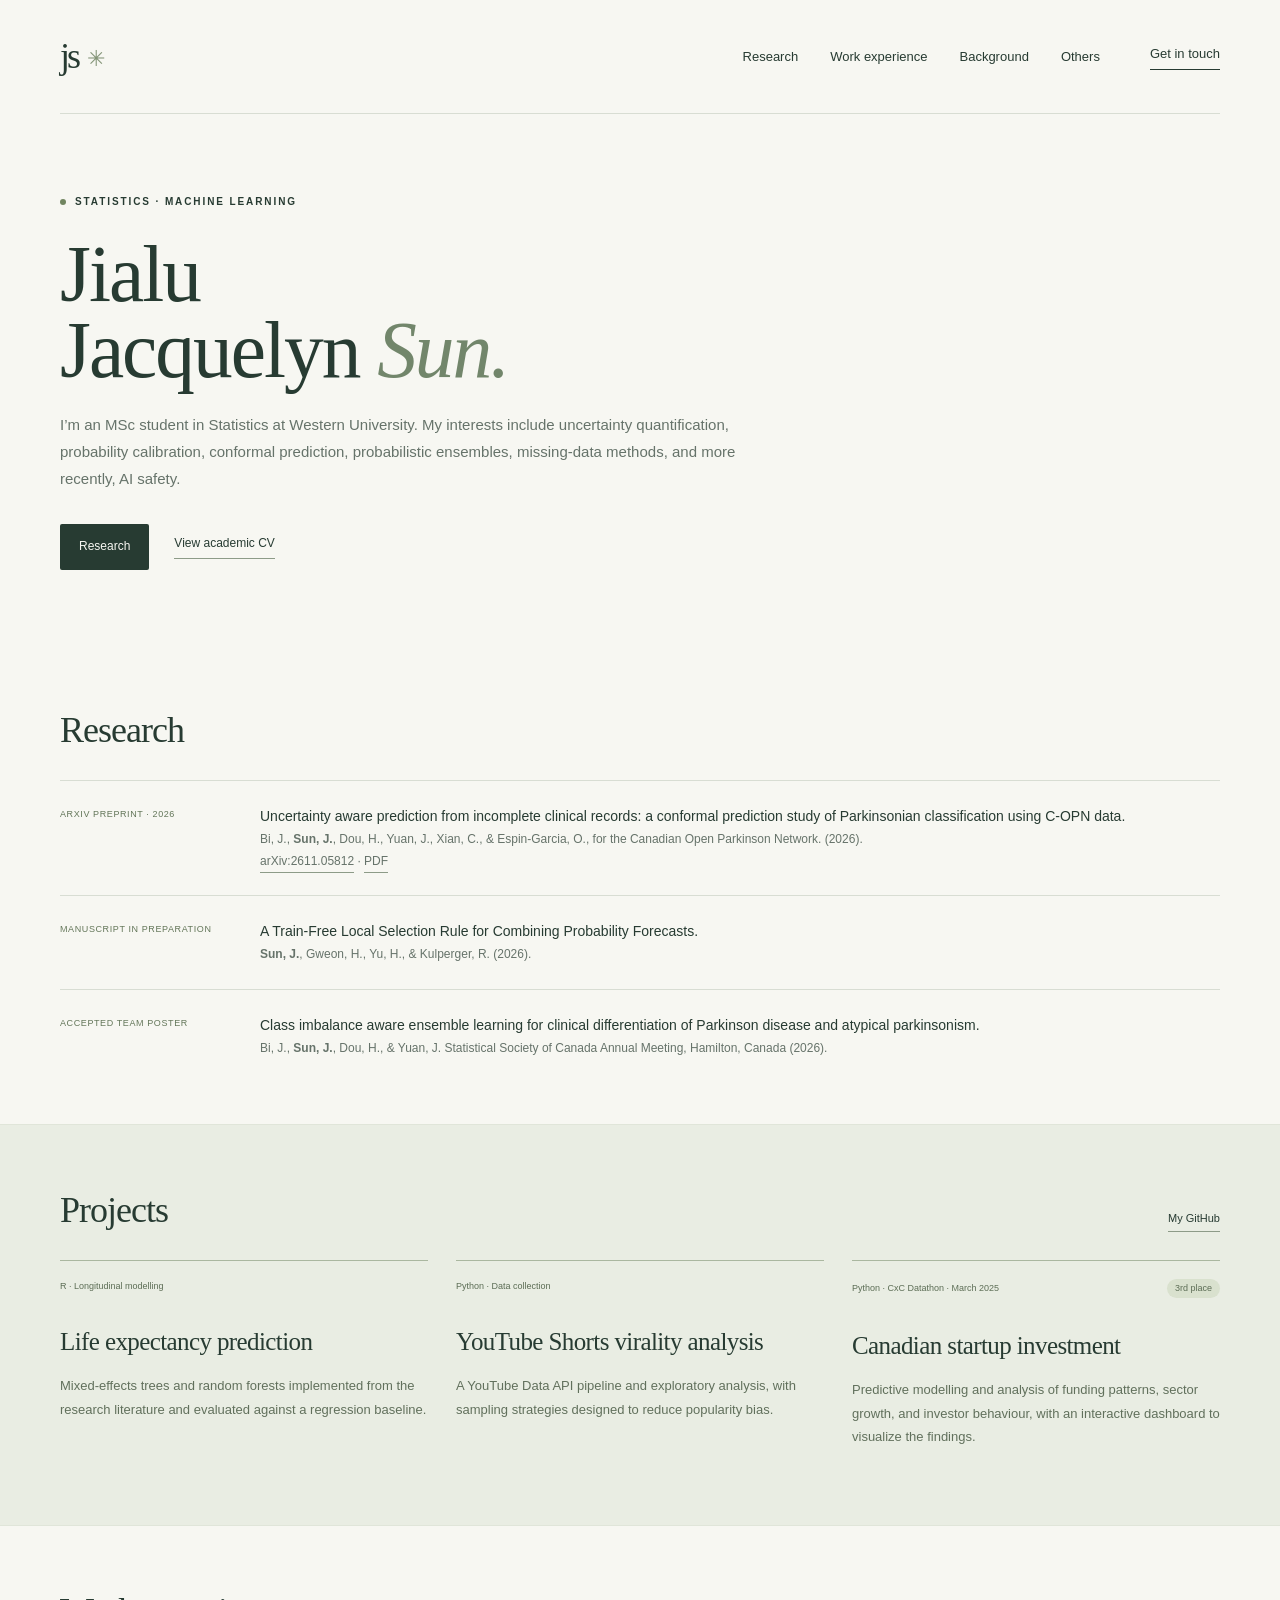
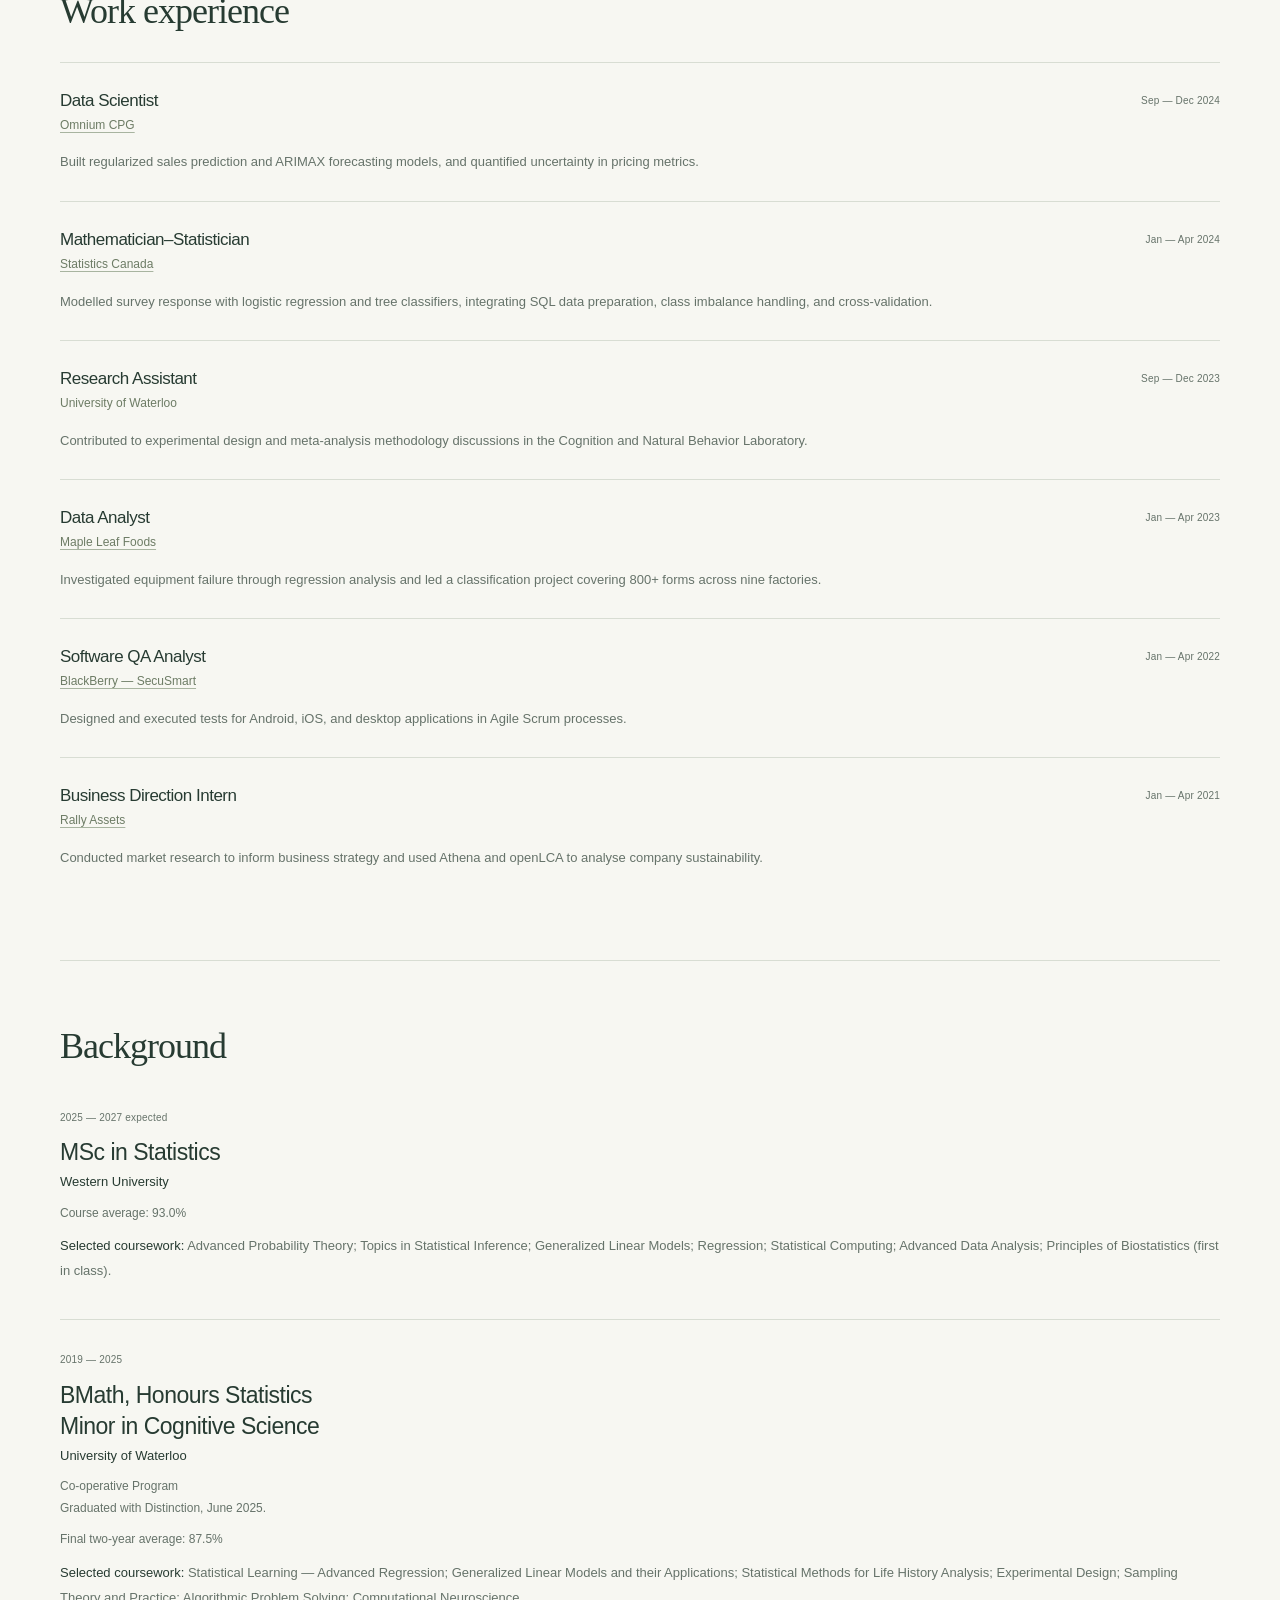
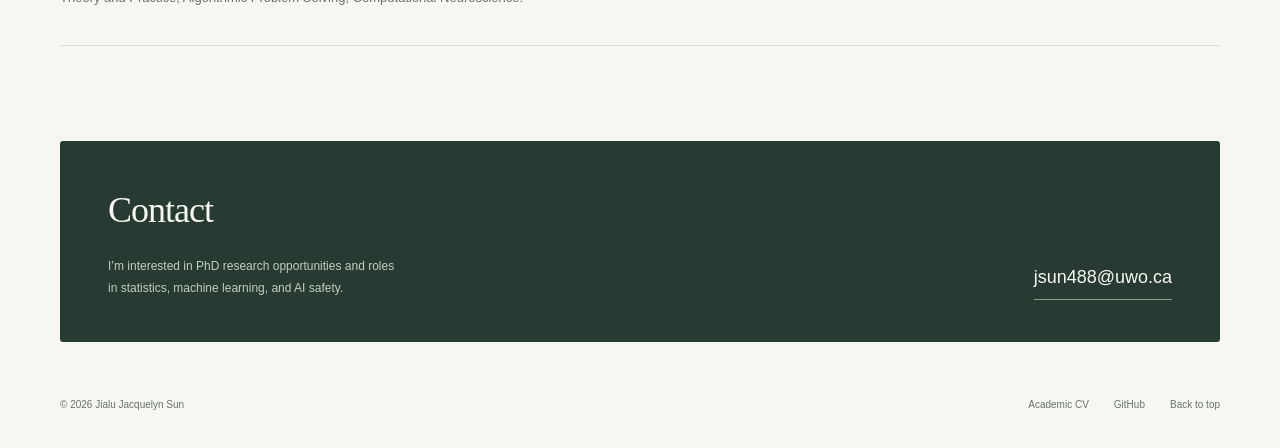
==== commit 8f491d02: "Update research methods and datathon experience Include both Brier risk and log loss in the thesis w" ====
--- a/index.html
+++ b/index.html
@@ -19,7 +19,7 @@
 <li><span class="status">Manuscript in preparation</span><p><strong>A Train-Free Local Selection Rule for Combining Probability Forecasts.</strong><br><strong class="author-self">Sun, J.</strong>, Gweon, H., Yu, H., &amp; Kulperger, R. (2026).</p></li>
 <li><span class="status">Accepted team poster</span><p><strong>Class imbalance aware ensemble learning for clinical differentiation of Parkinson disease and atypical parkinsonism.</strong><br>Bi, J., <strong class="author-self">Sun, J.</strong>, Dou, H., &amp; Yuan, J. Statistical Society of Canada Annual Meeting, Hamilton, Canada (2026).</p></li>
 </ol></div></section>
-<section class="projects-band"><div class="wrap section"><div class="section-heading compact"><h2>Projects</h2><a class="text-link" href="https://github.com/j334sun" target="_blank" rel="noopener noreferrer">My GitHub</a></div><div class="projects"><a class="project" href="https://github.com/j334sun/life-expectancy-mixed-effects" target="_blank" rel="noopener noreferrer"><div class="project-top"><span>R · Longitudinal modelling</span></div><h3>Life expectancy prediction</h3><p>Mixed-effects trees and random forests implemented from the research literature and evaluated against a regression baseline.</p></a><article class="project"><div class="project-top"><span>Python · Data collection</span></div><h3>YouTube Shorts virality analysis</h3><p>A YouTube Data API pipeline and exploratory analysis, with sampling strategies designed to reduce popularity bias.</p></article><article class="project"><div class="project-top"><span>Python · CxC Datathon · March 2025</span><span class="award">3rd place</span></div><h3>Canadian startup investment</h3><p>Predictive modelling and analysis of funding patterns, sector growth, and investor behaviour.</p></article></div></div></section>
+<section class="projects-band"><div class="wrap section"><div class="section-heading compact"><h2>Projects</h2><a class="text-link" href="https://github.com/j334sun" target="_blank" rel="noopener noreferrer">My GitHub</a></div><div class="projects"><a class="project" href="https://github.com/j334sun/life-expectancy-mixed-effects" target="_blank" rel="noopener noreferrer"><div class="project-top"><span>R · Longitudinal modelling</span></div><h3>Life expectancy prediction</h3><p>Mixed-effects trees and random forests implemented from the research literature and evaluated against a regression baseline.</p></a><article class="project"><div class="project-top"><span>Python · Data collection</span></div><h3>YouTube Shorts virality analysis</h3><p>A YouTube Data API pipeline and exploratory analysis, with sampling strategies designed to reduce popularity bias.</p></article><article class="project"><div class="project-top"><span>Python · CxC Datathon · March 2025</span><span class="award">3rd place</span></div><h3>Canadian startup investment</h3><p>Predictive modelling and analysis of funding patterns, sector growth, and investor behaviour, with an interactive dashboard to visualize the findings.</p></article></div></div></section>
 <section class="section wrap" id="experience"><div class="section-heading"><h2>Work experience</h2></div><div class="timeline">
 <article><div><h3>Data Scientist</h3><p class="organization"><a href="https://www.omniumcpg.com/about" target="_blank" rel="noopener noreferrer">Omnium CPG</a></p></div><p>Built regularized sales prediction and ARIMAX forecasting models, and quantified uncertainty in pricing metrics.</p><span class="date">Sep — Dec 2024</span></article>
 <article><div><h3>Mathematician–Statistician</h3><p class="organization"><a href="https://www.statcan.gc.ca/en/start" target="_blank" rel="noopener noreferrer">Statistics Canada</a></p></div><p>Modelled survey response with logistic regression and tree classifiers, integrating SQL data preparation, class imbalance handling, and cross-validation.</p><span class="date">Jan — Apr 2024</span></article>
@@ -32,4 +32,3 @@
 <section class="contact wrap" id="contact"><h2>Contact</h2><div class="contact-bottom"><p>I’m interested in PhD research opportunities and roles<br class="desktop-break"> in statistics, machine learning, and AI safety.</p><a href="mailto:jsun488@uwo.ca">jsun488@uwo.ca</a></div></section>
 </main><footer class="wrap"><span>© <span id="year">2026</span> Jialu Jacquelyn Sun</span><div><a href="cv.html">Academic CV</a><a href="https://github.com/j334sun" target="_blank" rel="noopener noreferrer">GitHub</a><a href="#top">Back to top</a></div></footer>
 </body></html>
-
